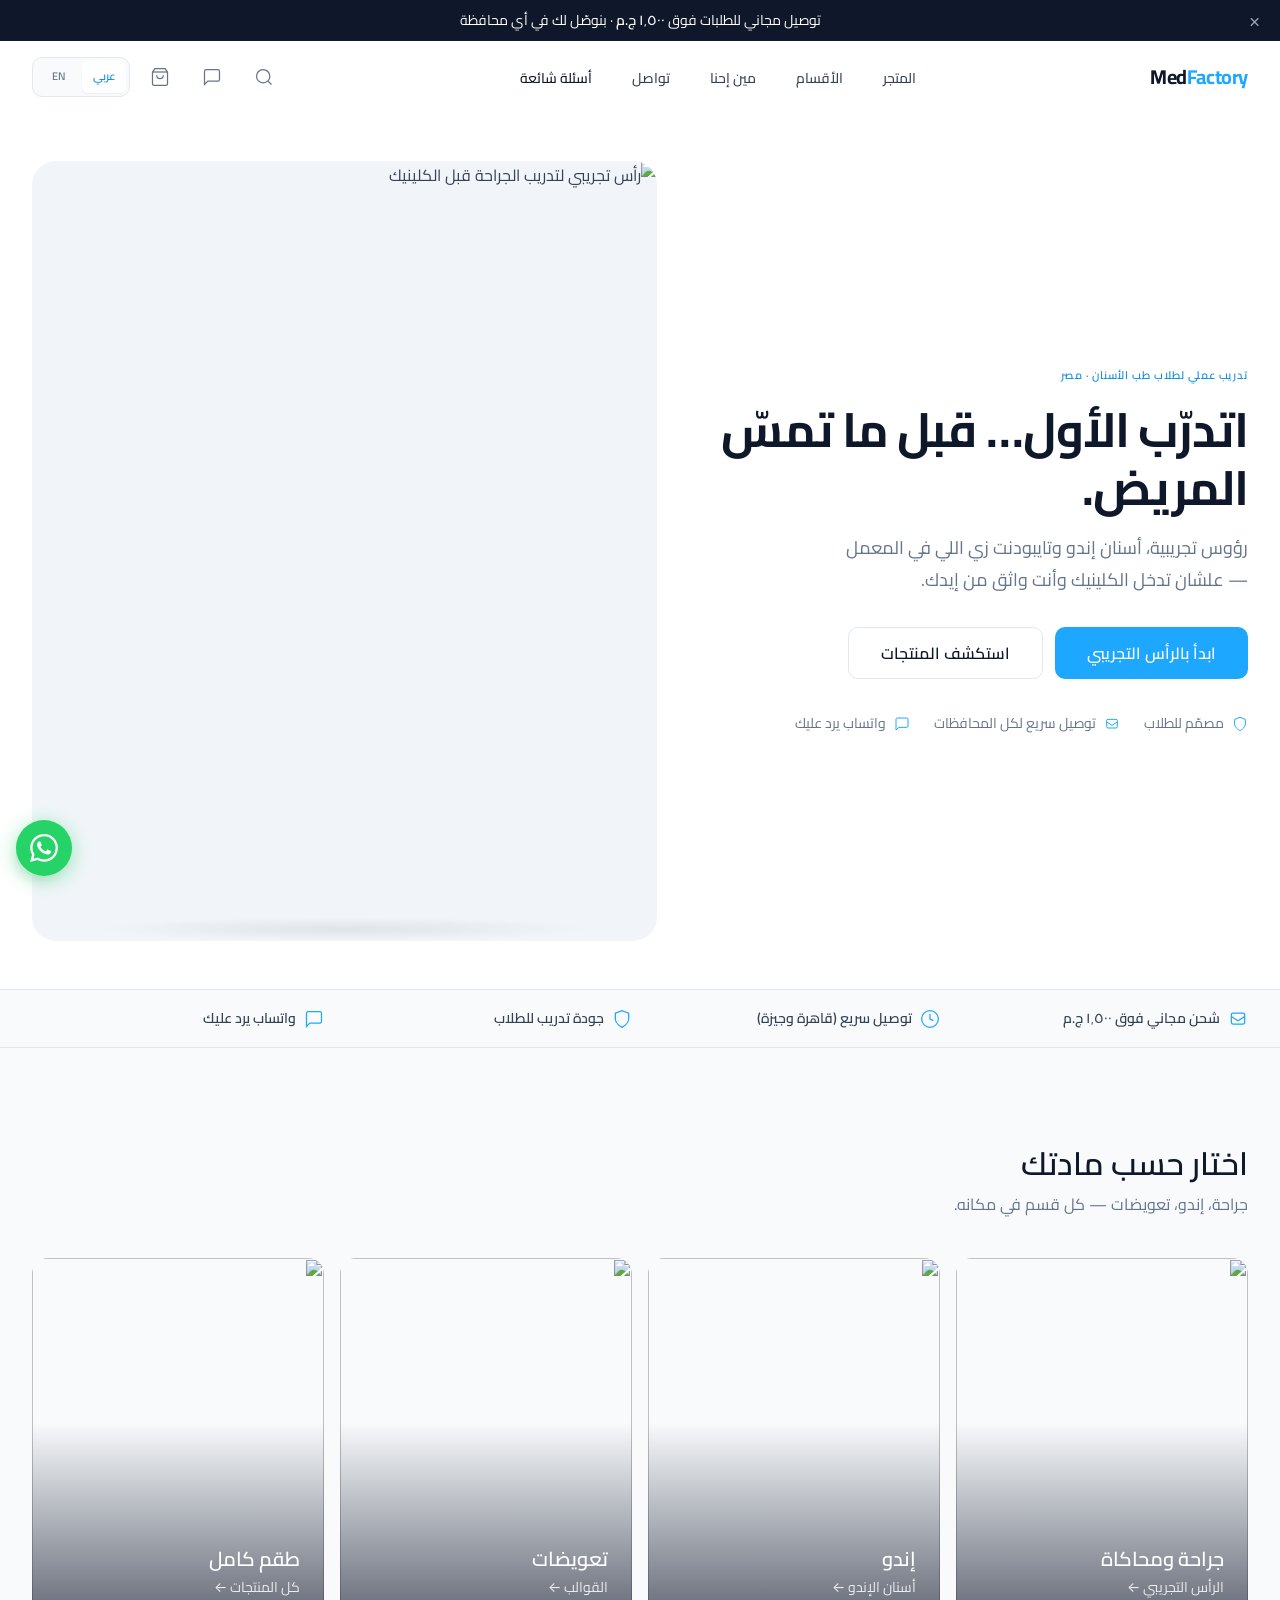
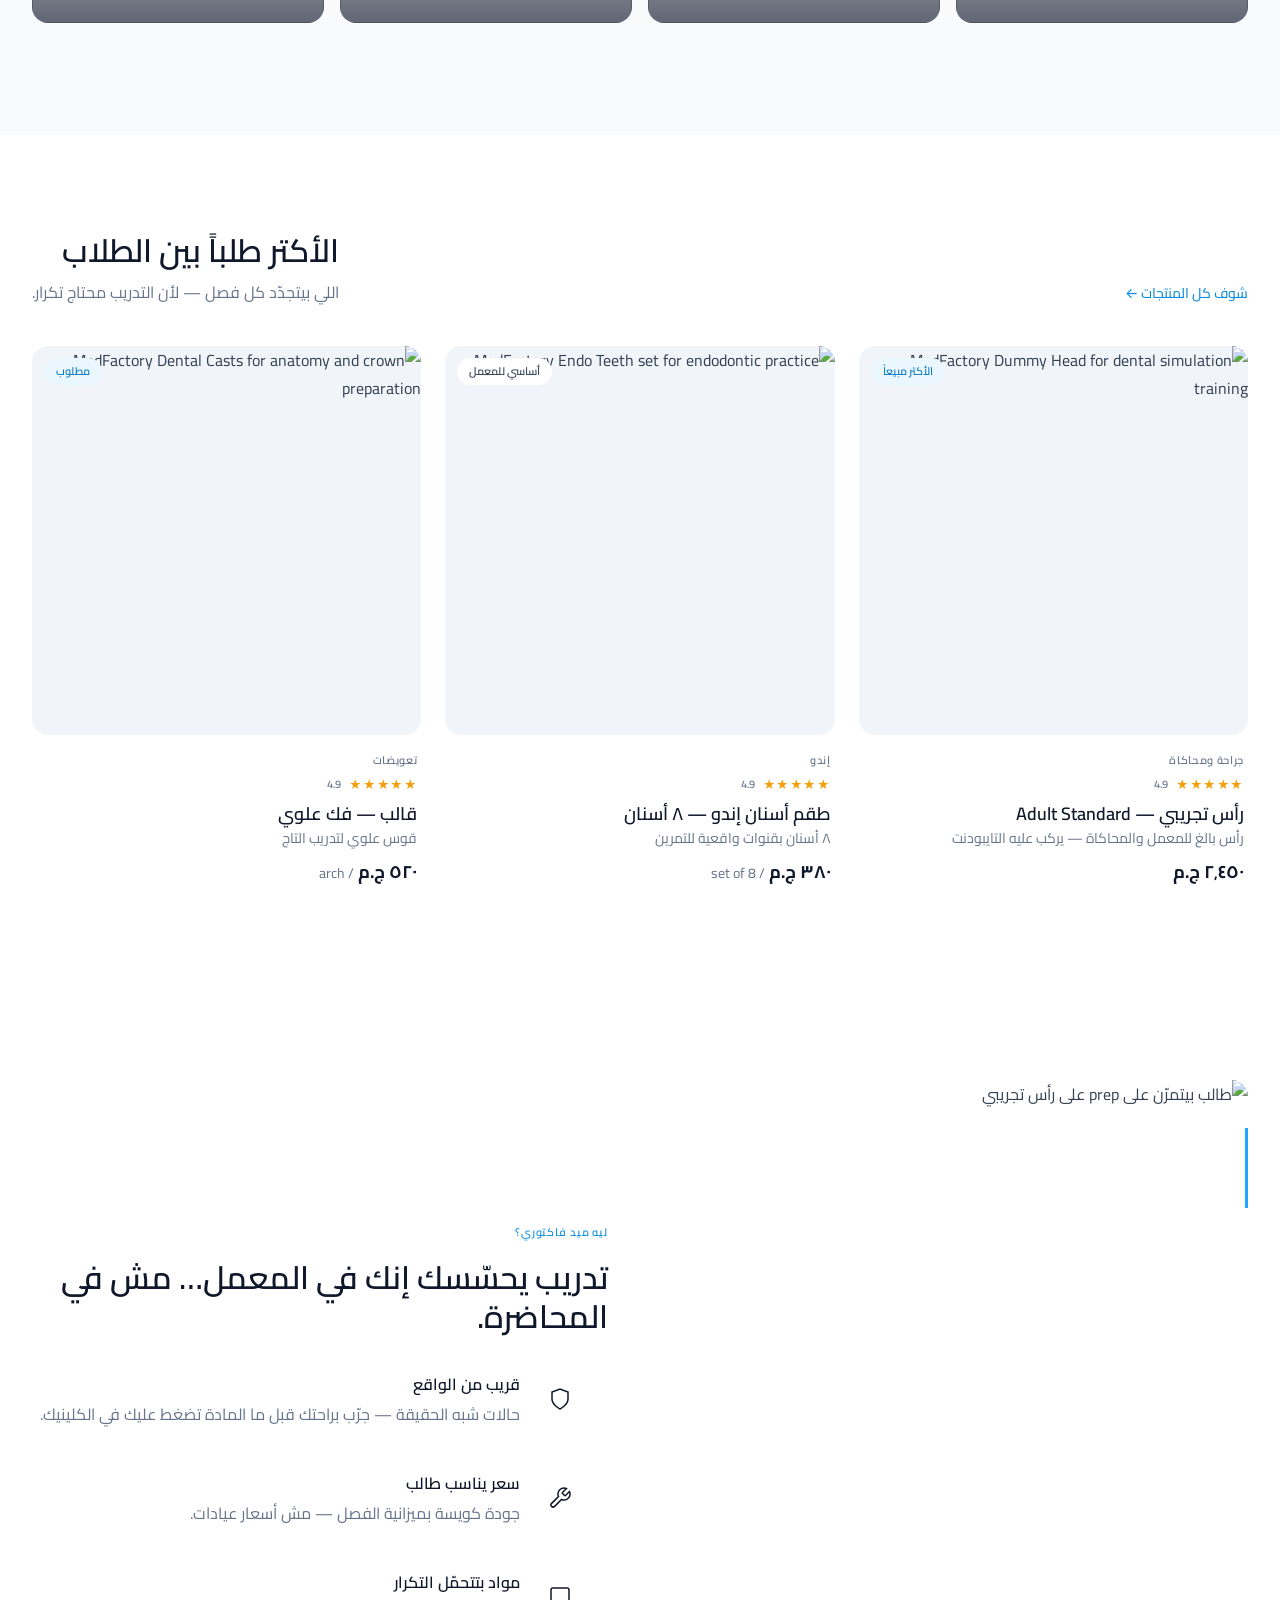
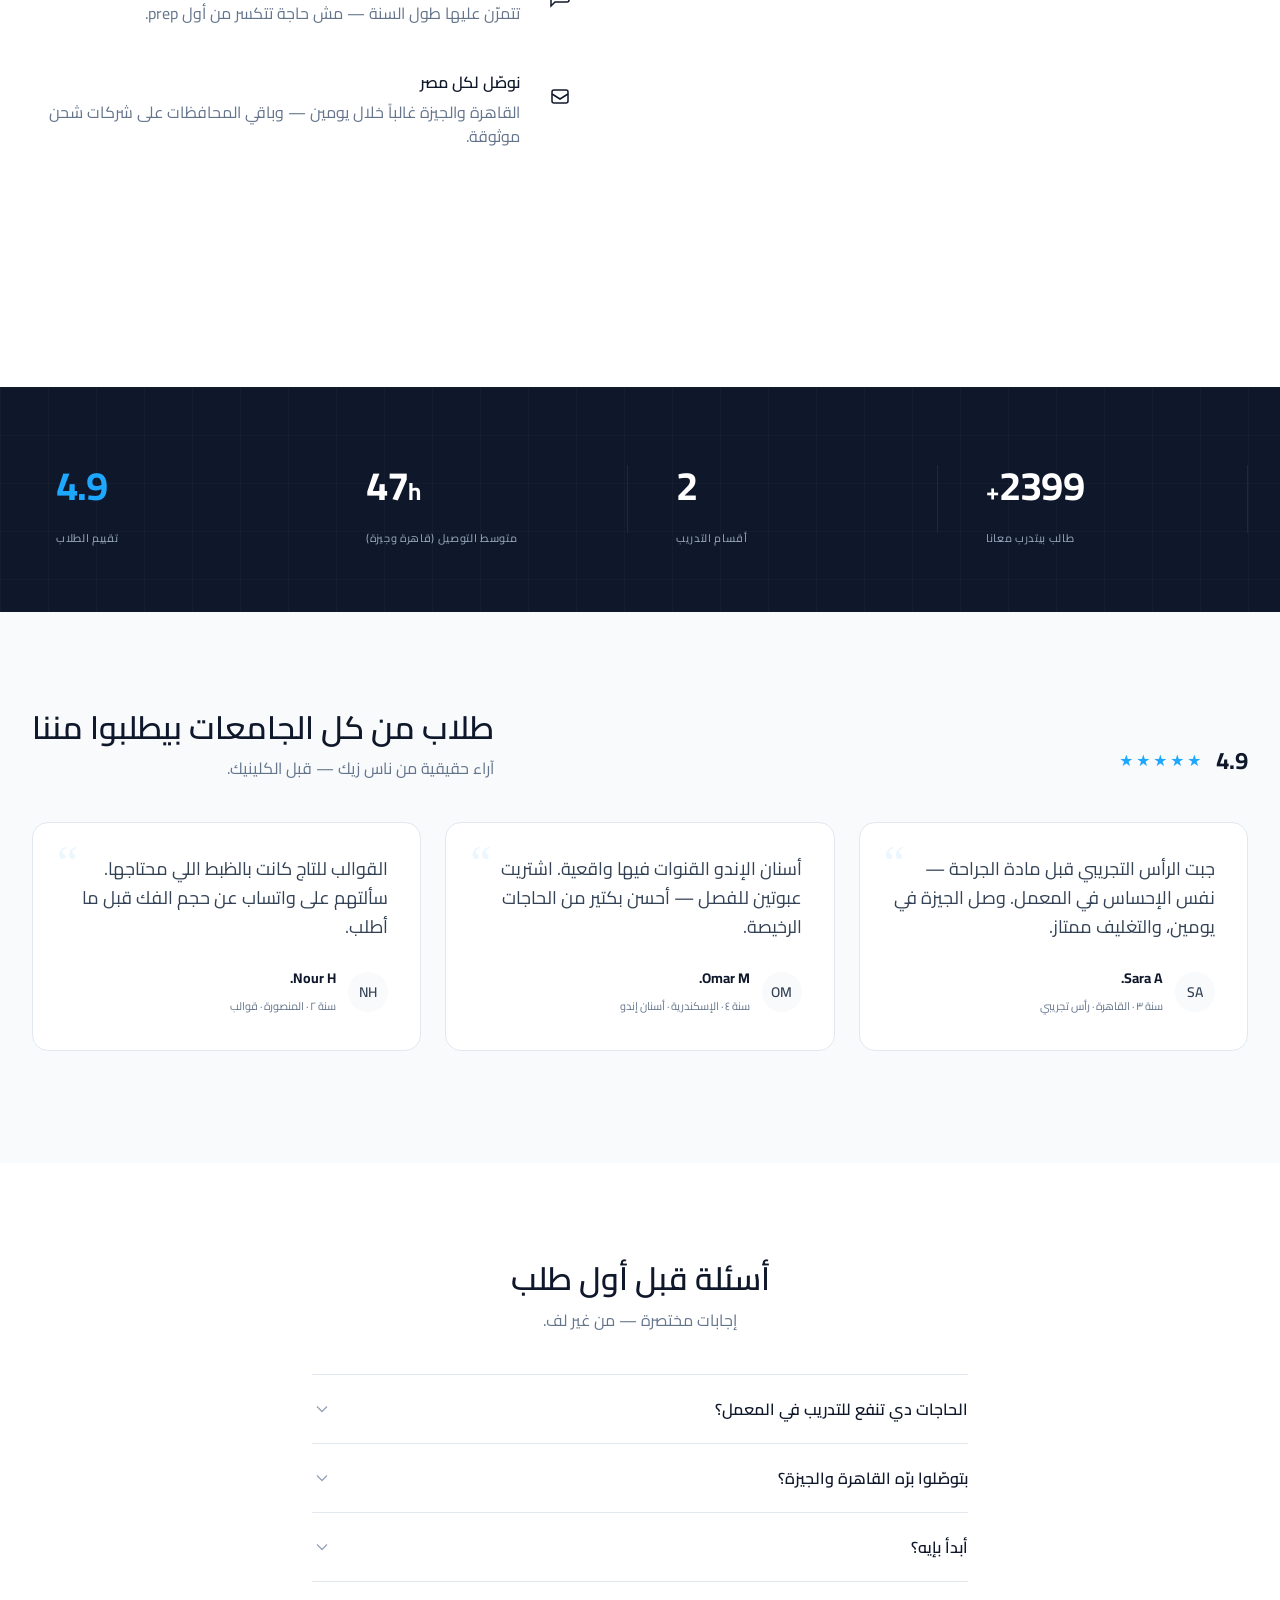
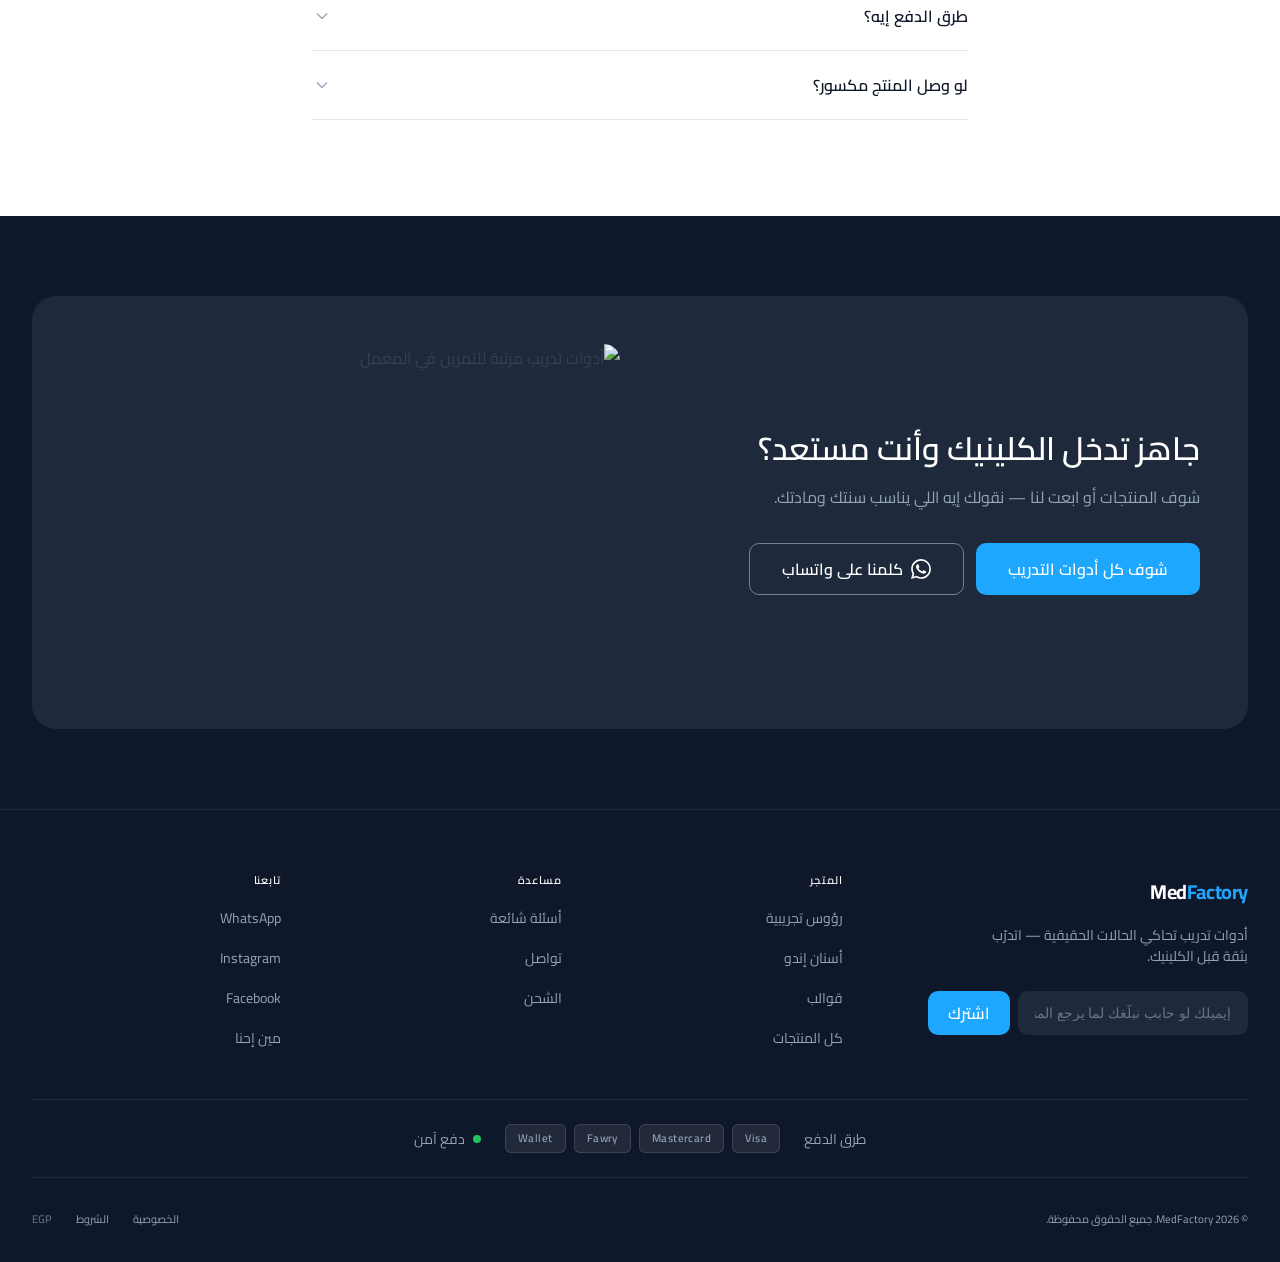
==== index.html @ e93670f6 "Add files via upload" ====
<!DOCTYPE html>
<html lang="en">
<head>
  <meta charset="UTF-8">
  <meta name="viewport" content="width=device-width, initial-scale=1.0">
  <meta name="description" content="MedFactory — Dental student training and simulation models. Dummy heads, endo teeth, typodonts, and practice products to build clinical confidence.">
  <meta name="keywords" content="dental training, dummy head, endo teeth, dental casts, typodont, dental students Egypt, simulation models">
  <meta name="author" content="MedFactory">
  <meta name="theme-color" content="#0F172A">
  <meta property="og:title" content="MedFactory — Dental Student Training & Simulation">
  <meta property="og:description" content="Realistic simulation models for dental students — practice safely before treating real patients.">
  <meta property="og:type" content="website">
  <meta property="og:locale" content="en_EG">
  <title>MedFactory — Dental Student Training & Simulation</title>
  <link rel="canonical" href="https://medfactory.eg/">
  <link rel="preconnect" href="https://fonts.googleapis.com">
  <link rel="preconnect" href="https://fonts.gstatic.com" crossorigin>
  <link href="https://fonts.googleapis.com/css2?family=Inter:wght@400;500;600;700&family=Cairo:wght@400;600;700&display=swap" rel="stylesheet">
  <link rel="stylesheet" href="style.css">
  <script type="application/ld+json">
  {
    "@context": "https://schema.org",
    "@type": "Organization",
    "name": "MedFactory",
    "description": "Dental student training and simulation models in Egypt",
    "url": "https://medfactory.eg",
    "areaServed": "EG",
    "sameAs": []
  }
  </script>
</head>
<body data-i18n-title="meta.title.home" data-i18n-desc="meta.desc.home">
  <a href="#main" class="skip-link" data-i18n="skip">Skip to main content</a>

  <!-- Announcement -->
  <div class="announcement" role="region" data-i18n-aria="announcement.region">
    <p data-i18n="announcement">Free delivery on training orders over <strong>EGP 1,500</strong> · Ships to students nationwide</p>
    <button class="announcement__close" type="button" data-i18n-aria="announcement.dismiss">&times;</button>
  </div>

  <!-- Header -->
  <header class="header" id="header">
    <div class="container header__inner">
      <a href="index.html" class="logo" data-i18n-aria="nav.home">
        <span class="logo__med">Med</span><span class="logo__factory">Factory</span>
      </a>

      <nav class="nav" id="nav" data-i18n-aria="nav.main">
        <ul class="nav__list">
          <li><a href="products.html" data-i18n="nav.shop">Shop</a></li>
          <li><a href="#categories" data-i18n="nav.categories">Categories</a></li>
          <li><a href="about.html" data-i18n="nav.about">About</a></li>
          <li><a href="contact.html" data-i18n="nav.contact">Contact</a></li>
          <li><a href="#faq" data-i18n="nav.faq">FAQ</a></li>
        </ul>
      </nav>

      <div class="header__actions">
        <button class="icon-btn" type="button" data-search-open data-i18n-aria="nav.search">
          <svg width="20" height="20" viewBox="0 0 24 24" fill="none" stroke="currentColor" stroke-width="1.5" aria-hidden="true"><circle cx="11" cy="11" r="8"/><path d="m21 21-4.35-4.35"/></svg>
        </button>
        <a href="contact.html" class="icon-btn" data-i18n-aria="nav.contact">
          <svg width="20" height="20" viewBox="0 0 24 24" fill="none" stroke="currentColor" stroke-width="1.5" aria-hidden="true"><path d="M21 15a2 2 0 0 1-2 2H7l-4 4V5a2 2 0 0 1 2-2h14a2 2 0 0 1 2 2z"/></svg>
        </a>
        <button class="icon-btn cart-btn" type="button" aria-label="Cart, 0 items">
          <svg width="20" height="20" viewBox="0 0 24 24" fill="none" stroke="currentColor" stroke-width="1.5" aria-hidden="true"><path d="M6 2 3 6v14a2 2 0 0 0 2 2h14a2 2 0 0 0 2-2V6l-3-4Z"/><path d="M3 6h18"/><path d="M16 10a4 4 0 0 1-8 0"/></svg>
          <span class="cart-btn__count" aria-hidden="true">0</span>
        </button>
        <div class="lang-switch" role="group" data-i18n-aria="lang.label">
          <button type="button" class="lang-switch__btn" data-lang="ar">عربي</button>
          <button type="button" class="lang-switch__btn" data-lang="en">EN</button>
        </div>
        <button class="menu-toggle" type="button" aria-expanded="false" aria-controls="nav" data-i18n-aria="nav.menu.open">
          <span></span><span></span>
        </button>
      </div>
    </div>
  </header>

  <main id="main">
    <!-- Hero -->
    <section class="hero" aria-labelledby="hero-heading">
      <div class="container hero__grid">
        <div class="hero__content reveal">
          <p class="overline" data-i18n="home.hero.overline">Dental student training · Egypt</p>
          <h1 id="hero-heading" data-i18n="home.hero.title">Practice before you treat real patients.</h1>
          <p class="hero__sub" data-i18n="home.hero.sub">Realistic simulation models — dummy heads, endo training teeth, and typodonts designed to help dental students build confidence and clinical skills.</p>
          <div class="hero__ctas">
            <a href="product.html?id=dh-001" class="btn btn--primary btn--lg" data-i18n="home.hero.cta1">Start with Dummy Head</a>
            <a href="#bestsellers" class="btn btn--ghost btn--lg" data-i18n="btn.explore">Explore training models</a>
          </div>
          <ul class="hero__trust">
            <li>
              <svg width="16" height="16" viewBox="0 0 24 24" fill="none" stroke="currentColor" stroke-width="1.5" aria-hidden="true"><path d="M12 22s8-4 8-10V5l-8-3-8 3v7c0 6 8 10 8 10z"/></svg>
              <span data-i18n="home.trust1">Built for students</span>
            </li>
            <li>
              <svg width="16" height="16" viewBox="0 0 24 24" fill="none" stroke="currentColor" stroke-width="1.5" aria-hidden="true"><rect width="16" height="13" x="4" y="5" rx="2"/><path d="m4 9 8 5 8-5"/></svg>
              <span data-i18n="home.trust2">Fast delivery</span>
            </li>
            <li>
              <svg width="16" height="16" viewBox="0 0 24 24" fill="none" stroke="currentColor" stroke-width="1.5" aria-hidden="true"><path d="M21 15a2 2 0 0 1-2 2H7l-4 4V5a2 2 0 0 1 2-2h14a2 2 0 0 1 2 2z"/></svg>
              <span data-i18n="home.trust3">WhatsApp support</span>
            </li>
          </ul>
        </div>
        <div class="hero__visual reveal reveal--delay">
          <div class="hero__image-wrap">
            <img
              src="images/dummy-head-open.jpg"
              data-i18n-alt="img.hero.alt"
              alt="Dental simulation dummy head for student operative training"
              width="600"
              height="750"
              fetchpriority="high"
            >
          </div>
        </div>
      </div>
    </section>

    <!-- Trust bar -->
    <section class="trust-bar" aria-label="Store guarantees">
      <div class="container trust-bar__grid">
        <div class="trust-bar__item">
          <svg width="20" height="20" viewBox="0 0 24 24" fill="none" stroke="currentColor" stroke-width="1.5" aria-hidden="true"><rect width="16" height="13" x="4" y="5" rx="2"/><path d="m4 9 8 5 8-5"/></svg>
          <span data-i18n="trust.shipping">Free shipping over EGP 1,500</span>
        </div>
        <div class="trust-bar__item">
          <svg width="20" height="20" viewBox="0 0 24 24" fill="none" stroke="currentColor" stroke-width="1.5" aria-hidden="true"><circle cx="12" cy="12" r="10"/><path d="M12 6v6l4 2"/></svg>
          <span data-i18n="trust.delivery">48h delivery Cairo &amp; Giza</span>
        </div>
        <div class="trust-bar__item">
          <svg width="20" height="20" viewBox="0 0 24 24" fill="none" stroke="currentColor" stroke-width="1.5" aria-hidden="true"><path d="M12 22s8-4 8-10V5l-8-3-8 3v7c0 6 8 10 8 10z"/></svg>
          <span data-i18n="trust.authentic">Authentic training-grade</span>
        </div>
        <div class="trust-bar__item">
          <svg width="20" height="20" viewBox="0 0 24 24" fill="none" stroke="currentColor" stroke-width="1.5" aria-hidden="true"><path d="M21 15a2 2 0 0 1-2 2H7l-4 4V5a2 2 0 0 1 2-2h14a2 2 0 0 1 2 2z"/></svg>
          <span data-i18n="trust.support">WhatsApp support</span>
        </div>
      </div>
    </section>

    <!-- Categories -->
    <section class="categories section" id="categories" aria-labelledby="categories-heading">
      <div class="container">
        <header class="section-header reveal">
          <h2 id="categories-heading" data-i18n="home.cat.title">Find what your lab requires</h2>
          <p data-i18n="home.cat.sub">Shop by specialty — the way dental students actually think.</p>
        </header>
        <div class="categories__grid">
          <a href="products.html?category=dummy-heads" class="category-card reveal">
            <img src="images/dummy-head-open.jpg" alt="" width="400" height="500" loading="lazy">
            <div class="category-card__overlay">
              <h3 data-i18n="home.cat.sim">Simulation</h3>
              <span data-i18n="home.cat.dummy">Dummy Head →</span>
            </div>
          </a>
          <a href="products.html?category=endo-teeth" class="category-card category-card--offset reveal reveal--delay">
            <img src="images/endo-teeth-red-roots.jpg" alt="" width="400" height="500" loading="lazy">
            <div class="category-card__overlay">
              <h3 data-i18n="home.cat.endo">Endodontics</h3>
              <span data-i18n="home.cat.endoTeeth">Endo Teeth →</span>
            </div>
          </a>
          <a href="products.html?category=dental-casts" class="category-card reveal reveal--delay-2">
            <img src="images/dental-casts-kit.jpg" alt="" width="400" height="500" loading="lazy">
            <div class="category-card__overlay">
              <h3 data-i18n="home.cat.prost">Prosthodontics</h3>
              <span data-i18n="home.cat.casts">Dental Casts →</span>
            </div>
          </a>
          <a href="products.html" class="category-card reveal reveal--delay-3">
            <img src="images/typodont-flatlay.jpg" alt="" width="400" height="500" loading="lazy">
            <div class="category-card__overlay">
              <h3 data-i18n="home.cat.all">Full lab setup</h3>
              <span data-i18n="home.cat.allLink">All products →</span>
            </div>
          </a>
        </div>
      </div>
    </section>

    <!-- Best Sellers -->
    <section class="bestsellers section" id="bestsellers" aria-labelledby="bestsellers-heading">
      <div class="container">
        <header class="section-header section-header--row reveal">
          <div>
            <h2 id="bestsellers-heading" data-i18n="home.best.title">Bestsellers for your lab</h2>
            <p data-i18n="home.best.sub">What students reorder every semester.</p>
          </div>
          <a href="products.html" class="link-arrow" data-i18n="home.best.viewAll">View all products</a>
        </header>

        <div class="products__grid">
          <article class="product-card reveal" id="product-dummy-head">
            <div class="product-card__media">
              <span class="badge" data-product-id="dh-001" data-product-field="badge">Bestseller</span>
              <img src="images/dummy-head-open.jpg" alt="MedFactory Dummy Head for dental simulation training" width="400" height="400" loading="lazy">
              <button type="button" class="product-card__quick-add" data-product="Dummy Head" data-i18n="btn.addCart">Add to cart</button>
            </div>
            <div class="product-card__body">
              <p class="product-card__category" data-product-id="dh-001" data-product-field="categoryLabel">Simulation</p>
              <div class="product-card__rating" aria-label="4.9 out of 5">
                <span class="stars stars--sm" aria-hidden="true">★★★★★</span>
                <span class="product-card__rating-score">4.9</span>
              </div>
              <h3><a href="product.html?id=dh-001" data-product-id="dh-001" data-product-field="name">Dummy Head</a></h3>
              <p class="product-card__desc" data-product-id="dh-001" data-product-field="desc">Adult typodont-compatible head for operative &amp; simulation lab</p>
              <div class="product-card__price">
                <span class="price">EGP 2,450</span>
              </div>
            </div>
          </article>

          <article class="product-card reveal reveal--delay" id="product-endo-teeth">
            <div class="product-card__media">
              <span class="badge badge--accent" data-product-id="et-001" data-product-field="badge">Lab essential</span>
              <img src="images/endo-teeth-red-roots.jpg" alt="MedFactory Endo Teeth set for endodontic practice" width="400" height="400" loading="lazy">
              <button type="button" class="product-card__quick-add" data-product="Endo Teeth" data-i18n="btn.addCart">Add to cart</button>
            </div>
            <div class="product-card__body">
              <p class="product-card__category" data-product-id="et-001" data-product-field="categoryLabel">Endodontics</p>
              <div class="product-card__rating" aria-label="4.9 out of 5">
                <span class="stars stars--sm" aria-hidden="true">★★★★★</span>
                <span class="product-card__rating-score">4.9</span>
              </div>
              <h3><a href="product.html?id=et-001" data-product-id="et-001" data-product-field="name">Endo Teeth</a></h3>
              <p class="product-card__desc" data-product-id="et-001" data-product-field="desc">Realistic canal anatomy for access, shaping &amp; obturation practice</p>
              <div class="product-card__price">
                <span class="price">EGP 380</span>
                <span class="price price--unit">/ set of 8</span>
              </div>
            </div>
          </article>

          <article class="product-card reveal reveal--delay-2" id="product-dental-casts">
            <div class="product-card__media">
              <span class="badge" data-product-id="dc-001" data-product-field="badge">Popular</span>
              <img src="images/dental-casts-kit.jpg" alt="MedFactory Dental Casts for anatomy and crown preparation" width="400" height="400" loading="lazy">
              <button type="button" class="product-card__quick-add" data-product="Dental Casts" data-i18n="btn.addCart">Add to cart</button>
            </div>
            <div class="product-card__body">
              <p class="product-card__category" data-product-id="dc-001" data-product-field="categoryLabel">Prosthodontics</p>
              <div class="product-card__rating" aria-label="4.9 out of 5">
                <span class="stars stars--sm" aria-hidden="true">★★★★★</span>
                <span class="product-card__rating-score">4.9</span>
              </div>
              <h3><a href="product.html?id=dc-001" data-product-id="dc-001" data-product-field="name">Dental Casts</a></h3>
              <p class="product-card__desc" data-product-id="dc-001" data-product-field="desc">Anatomical models for crown prep, wax-up &amp; occlusion study</p>
              <div class="product-card__price">
                <span class="price">EGP 520</span>
                <span class="price price--unit">/ arch</span>
              </div>
            </div>
          </article>
        </div>
      </div>
    </section>

    <!-- Why MedFactory -->
    <section class="why section" id="why" aria-labelledby="why-heading">
      <div class="container why__grid">
        <div class="why__visual reveal">
          <div class="why__image-wrap">
            <img src="images/articulator.jpg" data-i18n-alt="img.why.alt" alt="Dental student practicing operative skills on a simulation model" width="600" height="800" loading="lazy">
          </div>
          <span class="why__accent" aria-hidden="true"></span>
        </div>
        <div class="why__content reveal reveal--delay">
          <p class="overline" data-i18n="home.why.overline">Why MedFactory</p>
          <h2 id="why-heading" data-i18n="home.why.title">Simulation training that builds real clinical confidence.</h2>
          <ul class="why__pillars">
            <li>
              <div class="why__icon" aria-hidden="true">
                <svg width="24" height="24" viewBox="0 0 24 24" fill="none" stroke="currentColor" stroke-width="1.5"><path d="M12 22s8-4 8-10V5l-8-3-8 3v7c0 6 8 10 8 10z"/></svg>
              </div>
              <div>
                <h3 data-i18n="home.why.1.title">Realistic training experience</h3>
                <p data-i18n="home.why.1.body">Models that feel like real cases — practice procedures safely before your clinical years.</p>
              </div>
            </li>
            <li>
              <div class="why__icon" aria-hidden="true">
                <svg width="24" height="24" viewBox="0 0 24 24" fill="none" stroke="currentColor" stroke-width="1.5"><path d="M14.7 6.3a1 1 0 0 0 0 1.4l1.6 1.6a1 1 0 0 0 1.4 0l3.77-3.77a6 6 0 0 1-7.94 7.94l-6.91 6.91a2.12 2.12 0 0 1-3-3l6.91-6.91a6 6 0 0 1 7.94-7.94l-3.76 3.76z"/></svg>
              </div>
              <div>
                <h3 data-i18n="home.why.2.title">Student-friendly pricing</h3>
                <p data-i18n="home.why.2.body">Quality training products priced for semester budgets, not clinic markups.</p>
              </div>
            </li>
            <li>
              <div class="why__icon" aria-hidden="true">
                <svg width="24" height="24" viewBox="0 0 24 24" fill="none" stroke="currentColor" stroke-width="1.5"><path d="M21 15a2 2 0 0 1-2 2H7l-4 4V5a2 2 0 0 1 2-2h14a2 2 0 0 1 2 2z"/></svg>
              </div>
              <div>
                <h3 data-i18n="home.why.3.title">High-quality materials</h3>
                <p data-i18n="home.why.3.body">Durable simulation models built for repeated practice throughout your degree.</p>
              </div>
            </li>
            <li>
              <div class="why__icon" aria-hidden="true">
                <svg width="24" height="24" viewBox="0 0 24 24" fill="none" stroke="currentColor" stroke-width="1.5"><rect width="16" height="13" x="4" y="5" rx="2"/><path d="m4 9 8 5 8-5"/></svg>
              </div>
              <div>
                <h3 data-i18n="home.why.4.title">Nationwide shipping</h3>
                <p data-i18n="home.why.4.body">Training models delivered across Egypt — Cairo & Giza in 48 hours on average.</p>
              </div>
            </li>
          </ul>
        </div>
      </div>
    </section>

    <!-- Statistics -->
    <section class="stats" data-i18n-aria="stats.home">
      <div class="container stats__grid">
        <div class="stat reveal">
          <span class="stat__number" data-count="2400">0</span><span class="stat__suffix">+</span>
          <span class="stat__label" data-i18n="home.stats.students">Students training with us</span>
        </div>
        <div class="stat reveal reveal--delay">
          <span class="stat__number" data-count="3">0</span>
          <span class="stat__label" data-i18n="home.stats.lines">Training model categories</span>
        </div>
        <div class="stat reveal reveal--delay-2">
          <span class="stat__number" data-count="48">0</span><span class="stat__suffix">h</span>
          <span class="stat__label" data-i18n="home.stats.delivery">Avg. delivery Cairo &amp; Giza</span>
        </div>
        <div class="stat stat--highlight reveal reveal--delay-3">
          <span class="stat__number" data-count="4.9" data-decimal="1">0</span>
          <span class="stat__label" data-i18n="home.stats.rating">Student rating</span>
        </div>
      </div>
    </section>

    <!-- Testimonials -->
    <section class="testimonials section" id="testimonials" aria-labelledby="testimonials-heading">
      <div class="container">
        <header class="section-header section-header--row reveal">
          <div>
            <h2 id="testimonials-heading" data-i18n="home.testimonials.title">Trusted across Egypt's faculties</h2>
            <p data-i18n="home.testimonials.sub">Real feedback from dental students.</p>
          </div>
          <div class="rating-badge" data-i18n-aria="home.rating.label">
            <span class="rating-badge__score">4.9</span>
            <div class="stars" aria-hidden="true">
              <span>★</span><span>★</span><span>★</span><span>★</span><span>★</span>
            </div>
          </div>
        </header>

        <div class="testimonials__grid">
          <blockquote class="testimonial-card reveal">
            <p class="testimonial-card__quote" data-i18n="home.testimonials.1">Got the dummy head before operative simulation — same realistic feel as faculty training. Arrived in Giza in two days, perfectly packed.</p>
            <footer>
              <div class="testimonial-card__avatar" aria-hidden="true">SA</div>
              <cite>
                <strong>Sara A.</strong>
                <span data-i18n="home.testimonials.1.meta">Year 3 · Cairo University · Dummy Head</span>
              </cite>
            </footer>
          </blockquote>
          <blockquote class="testimonial-card reveal reveal--delay">
            <p class="testimonial-card__quote" data-i18n="home.testimonials.2">The endo training teeth have realistic canal anatomy. I bought two packs for the semester — much better than cheap practice models.</p>
            <footer>
              <div class="testimonial-card__avatar" aria-hidden="true">OM</div>
              <cite>
                <strong>Omar M.</strong>
                <span data-i18n="home.testimonials.2.meta">Year 4 · Alexandria University · Endo Teeth</span>
              </cite>
            </footer>
          </blockquote>
          <blockquote class="testimonial-card reveal reveal--delay-2">
            <p class="testimonial-card__quote" data-i18n="home.testimonials.3">Dental casts for crown prep practice were exactly what I needed. MedFactory answered my WhatsApp about arch size before I ordered.</p>
            <footer>
              <div class="testimonial-card__avatar" aria-hidden="true">NH</div>
              <cite>
                <strong>Nour H.</strong>
                <span data-i18n="home.testimonials.3.meta">Year 2 · Mansoura University · Dental Casts</span>
              </cite>
            </footer>
          </blockquote>
        </div>
      </div>
    </section>

    <!-- FAQ -->
    <section class="faq section" id="faq" aria-labelledby="faq-heading">
      <div class="container faq__wrap">
        <header class="section-header section-header--center reveal">
          <h2 id="faq-heading" data-i18n="home.faq.title">Questions before your first order</h2>
          <p data-i18n="home.faq.sub">Clear answers for dental students.</p>
        </header>

        <div class="faq__list reveal" role="list">
          <div class="faq-item" role="listitem">
            <button class="faq-item__trigger" type="button" aria-expanded="false" id="faq-1-btn" aria-controls="faq-1-panel">
              <span data-i18n="home.faq.1.q">Are these training models suitable for student practice?</span>
              <svg class="faq-item__chevron" width="20" height="20" viewBox="0 0 24 24" fill="none" stroke="currentColor" stroke-width="1.5" aria-hidden="true"><path d="m6 9 6 6 6-6"/></svg>
            </button>
            <div class="faq-item__panel" id="faq-1-panel" role="region" aria-labelledby="faq-1-btn" hidden>
              <p data-i18n="home.faq.1.a">Yes. Every product is an educational simulation model designed for repeated student practice — dummy heads, endo teeth, typodonts, and casts. Specs and compatibility are listed on each product page.</p>
            </div>
          </div>
          <div class="faq-item" role="listitem">
            <button class="faq-item__trigger" type="button" aria-expanded="false" id="faq-2-btn" aria-controls="faq-2-panel">
              <span data-i18n="home.faq.2.q">Do you deliver outside Cairo and Giza?</span>
              <svg class="faq-item__chevron" width="20" height="20" viewBox="0 0 24 24" fill="none" stroke="currentColor" stroke-width="1.5" aria-hidden="true"><path d="m6 9 6 6 6-6"/></svg>
            </button>
            <div class="faq-item__panel" id="faq-2-panel" role="region" aria-labelledby="faq-2-btn" hidden>
              <p data-i18n="home.faq.2.a">We ship nationwide across Egypt. Cairo and Giza typically receive orders within 48 hours. Other governorates vary by carrier — you'll see estimated delivery at checkout.</p>
            </div>
          </div>
          <div class="faq-item" role="listitem">
            <button class="faq-item__trigger" type="button" aria-expanded="false" id="faq-3-btn" aria-controls="faq-3-panel">
              <span data-i18n="home.faq.3.q">Which product should I start with as a Year 2 student?</span>
              <svg class="faq-item__chevron" width="20" height="20" viewBox="0 0 24 24" fill="none" stroke="currentColor" stroke-width="1.5" aria-hidden="true"><path d="m6 9 6 6 6-6"/></svg>
            </button>
            <div class="faq-item__panel" id="faq-3-panel" role="region" aria-labelledby="faq-3-btn" hidden>
              <p data-i18n="home.faq.3.a">It depends on your current module. For operative simulation, start with the Dummy Head. For endo lab, choose Endo Teeth sets. For prosthodontics, Dental Casts are essential. Message us on WhatsApp with your year and faculty — we'll recommend the right first order.</p>
            </div>
          </div>
          <div class="faq-item" role="listitem">
            <button class="faq-item__trigger" type="button" aria-expanded="false" id="faq-4-btn" aria-controls="faq-4-panel">
              <span data-i18n="home.faq.4.q">What payment methods do you accept?</span>
              <svg class="faq-item__chevron" width="20" height="20" viewBox="0 0 24 24" fill="none" stroke="currentColor" stroke-width="1.5" aria-hidden="true"><path d="m6 9 6 6 6-6"/></svg>
            </button>
            <div class="faq-item__panel" id="faq-4-panel" role="region" aria-labelledby="faq-4-btn" hidden>
              <p data-i18n="home.faq.4.a">We accept Visa and Mastercard, mobile wallets, and Fawry where available. All transactions are processed through secure checkout — you'll receive order confirmation by email and SMS.</p>
            </div>
          </div>
          <div class="faq-item" role="listitem">
            <button class="faq-item__trigger" type="button" aria-expanded="false" id="faq-5-btn" aria-controls="faq-5-panel">
              <span data-i18n="home.faq.5.q">What if my order arrives damaged?</span>
              <svg class="faq-item__chevron" width="20" height="20" viewBox="0 0 24 24" fill="none" stroke="currentColor" stroke-width="1.5" aria-hidden="true"><path d="m6 9 6 6 6-6"/></svg>
            </button>
            <div class="faq-item__panel" id="faq-5-panel" role="region" aria-labelledby="faq-5-btn" hidden>
              <p data-i18n="home.faq.5.a">Contact us within 48 hours via WhatsApp with photos of the packaging and product. We'll arrange a replacement or refund for verified damage — training tools should arrive ready for lab, every time.</p>
            </div>
          </div>
        </div>
      </div>
    </section>

    <!-- Final CTA -->
    <section class="cta" id="cta" aria-labelledby="cta-heading">
      <div class="container">
        <div class="cta__card reveal">
          <div class="cta__content">
            <h2 id="cta-heading" data-i18n="home.cta.title">Ready for your next lab?</h2>
            <p data-i18n="home.cta.sub">Shop bestsellers or message us — we'll match products to your year and module.</p>
            <div class="cta__buttons">
              <a href="products.html" class="btn btn--primary btn--lg" data-i18n="btn.shopAll">Shop all products</a>
              <a href="https://wa.me/201000000000?text=Hi%20MedFactory%2C%20I%27m%20a%20Year%20__%20student.%20I%27m%20looking%20for%20__." class="btn btn--outline-light btn--lg" target="_blank" rel="noopener noreferrer">
                <svg width="20" height="20" viewBox="0 0 24 24" fill="currentColor" aria-hidden="true"><path d="M17.472 14.382c-.297-.149-1.758-.867-2.03-.967-.273-.099-.471-.148-.67.15-.197.297-.767.966-.94 1.164-.173.199-.347.223-.644.075-.297-.15-1.255-.463-2.39-1.475-.883-.788-1.48-1.761-1.653-2.059-.173-.297-.018-.458.13-.606.134-.133.298-.347.446-.52.149-.174.198-.298.298-.497.099-.198.05-.371-.025-.52-.075-.149-.669-1.612-.916-2.207-.242-.579-.487-.5-.669-.51-.173-.008-.371-.01-.57-.01-.198 0-.52.074-.792.372-.272.297-1.04 1.016-1.04 2.479 0 1.462 1.065 2.875 1.213 3.074.149.198 2.096 3.2 5.077 4.487.709.306 1.262.489 1.694.625.712.227 1.36.195 1.871.118.571-.085 1.758-.719 2.006-1.413.248-.694.248-1.289.173-1.413-.074-.124-.272-.198-.57-.347m-5.421 7.403h-.004a9.87 9.87 0 01-5.031-1.378l-.361-.214-3.741.982.998-3.648-.235-.374a9.86 9.86 0 01-1.51-5.26c.001-5.45 4.436-9.884 9.888-9.884 2.64 0 5.122 1.03 6.988 2.898a9.825 9.825 0 012.893 6.994c-.003 5.45-4.435 9.884-9.885 9.884m8.413-18.297A11.815 11.815 0 0012.05 0C5.495 0 .16 5.335.157 11.892c0 2.096.547 4.142 1.588 5.945L.057 24l6.305-1.654a11.882 11.882 0 005.683 1.448h.005c6.554 0 11.89-5.335 11.89-11.893a11.821 11.821 0 00-3.48-8.413z"/></svg>
                <span data-i18n="btn.whatsapp">Chat on WhatsApp</span>
              </a>
            </div>
          </div>
          <div class="cta__visual">
            <img src="images/typodont-open.jpg" data-i18n-alt="img.cta.alt" alt="Dental training models arranged for student simulation practice" width="500" height="400" loading="lazy">
          </div>
        </div>
      </div>
    </section>
  </main>

  <!-- Footer -->
  <footer class="footer">
    <div class="container">
      <div class="footer__grid">
        <div class="footer__brand">
          <a href="index.html" class="logo logo--light" data-i18n-aria="nav.home">
            <span class="logo__med">Med</span><span class="logo__factory">Factory</span>
          </a>
          <p data-i18n="footer.tagline">Realistic dental training models for students — practice safely before clinical work.</p>
          <form class="newsletter" action="#" method="post" data-i18n-aria="footer.newsletter">
            <label for="email" class="visually-hidden" data-i18n="footer.email">Email for restock alerts</label>
            <input type="email" id="email" name="email" data-i18n-placeholder="footer.email" placeholder="Email for restock alerts" required autocomplete="email">
            <button type="submit" class="btn btn--primary" data-i18n="footer.subscribe">Subscribe</button>
          </form>
        </div>
        <nav class="footer__col" data-i18n-aria="footer.shopNav">
          <h3 data-i18n="footer.shop">Shop</h3>
          <ul>
            <li><a href="products.html?category=dummy-heads" data-i18n="products.filter.dummy">Dummy Heads</a></li>
            <li><a href="products.html?category=endo-teeth" data-i18n="products.filter.endo">Endo Teeth</a></li>
            <li><a href="products.html?category=dental-casts" data-i18n="products.filter.casts">Dental Casts</a></li>
            <li><a href="products.html" data-i18n="products.filter.all">All training models</a></li>
          </ul>
        </nav>
        <nav class="footer__col" data-i18n-aria="footer.supportNav">
          <h3 data-i18n="footer.support">Support</h3>
          <ul>
            <li><a href="contact.html#faq" data-i18n="nav.faq">FAQ</a></li>
            <li><a href="contact.html" data-i18n="nav.contact">Contact</a></li>
            <li><a href="contact.html#location" data-i18n="footer.shipping">Shipping</a></li>
          </ul>
        </nav>
        <nav class="footer__col" data-i18n-aria="footer.connectNav">
          <h3 data-i18n="footer.connect">Connect</h3>
          <ul>
            <li><a href="https://wa.me/201000000000" target="_blank" rel="noopener noreferrer">WhatsApp</a></li>
            <li><a href="#">Instagram</a></li>
            <li><a href="#">Facebook</a></li>
            <li><a href="about.html" data-i18n="nav.about">About</a></li>
          </ul>
        </nav>
      </div>
      <div class="footer__payments">
        <span data-i18n="footer.payments">We accept</span>
        <div class="footer__payment-icons" aria-hidden="true">
          <span class="payment-badge">Visa</span>
          <span class="payment-badge">Mastercard</span>
          <span class="payment-badge">Fawry</span>
          <span class="payment-badge">Wallet</span>
        </div>
        <span class="footer__secure" data-i18n="trust.secure">Secure checkout</span>
      </div>
      <div class="footer__bottom">
        <p>&copy; 2026 MedFactory. <span data-i18n="footer.rights">All rights reserved.</span></p>
        <div class="footer__legal">
          <a href="#" data-i18n="footer.privacy">Privacy</a>
          <a href="#" data-i18n="footer.terms">Terms</a>
          <span class="footer__currency" data-i18n-aria="footer.currency">EGP</span>
        </div>
      </div>
    </div>
  </footer>

  <!-- Toast -->
  <div class="toast" id="toast" role="status" aria-live="polite" aria-atomic="true" hidden>
    <span id="toast-message">Added to cart</span>
  </div>

  <script src="i18n.js"></script>
  <script src="theme.js"></script>
  <script src="products-data.js"></script>
  <script src="products-i18n.js"></script>
  <script src="common.js"></script>
  <script src="script.js"></script>
</body>
</html>
---- style.css ----
/* ==========================================================================
   MedFactory — Design System Tokens
   ========================================================================== */

:root {
  --primary-50: #ebf7ff;
  --primary-100: #d6eeff;
  --primary-500: #1ea7ff;
  --primary-600: #0d8fe0;
  --primary-700: #0b7bc4;

  --dark-900: #0f172a;
  --dark-800: #1e293b;
  --dark-700: #334155;
  --dark-500: #64748b;
  --dark-300: #94a3b8;
  --dark-100: #e2e8f0;

  --bg: #ffffff;
  --surface: #f8fafc;
  --surface-img: #f1f5f9;

  --font-sans: "Inter", system-ui, -apple-system, sans-serif;
  --font-ar: "Cairo", var(--font-sans);

  --text-xs: 0.6875rem;
  --text-sm: 0.875rem;
  --text-base: 1rem;
  --text-lg: 1.125rem;
  --text-xl: 1.25rem;
  --text-2xl: 1.5rem;
  --text-3xl: 2rem;
  --text-4xl: 2.5rem;
  --text-5xl: 3.5rem;

  --space-1: 0.25rem;
  --space-2: 0.5rem;
  --space-3: 0.75rem;
  --space-4: 1rem;
  --space-5: 1.25rem;
  --space-6: 1.5rem;
  --space-8: 2rem;
  --space-10: 2.5rem;
  --space-12: 3rem;
  --space-16: 4rem;
  --space-20: 5rem;
  --space-24: 6rem;

  --radius-sm: 6px;
  --radius-md: 10px;
  --radius-lg: 16px;
  --radius-xl: 24px;

  --shadow-sm: 0 1px 2px rgba(15, 23, 42, 0.05);
  --shadow-md: 0 4px 12px rgba(15, 23, 42, 0.06);
  --shadow-lg: 0 8px 24px rgba(15, 23, 42, 0.08);
  --shadow-focus: 0 0 0 3px rgba(30, 167, 255, 0.35);

  --header-height: 72px;
  --announcement-height: 40px;
  --container-max: 1280px;
  --ease-out: cubic-bezier(0.16, 1, 0.3, 1);
  --ease-in-out: cubic-bezier(0.4, 0, 0.2, 1);
  --duration-fast: 120ms;
  --duration-normal: 200ms;
  --duration-slow: 320ms;
}

/* ==========================================================================
   Reset & Base (Mobile First)
   ========================================================================== */

*,
*::before,
*::after {
  box-sizing: border-box;
  margin: 0;
  padding: 0;
}

html {
  scroll-behavior: smooth;
  -webkit-text-size-adjust: 100%;
}

@media (prefers-reduced-motion: reduce) {
  html {
    scroll-behavior: auto;
  }

  *,
  *::before,
  *::after {
    animation-duration: 0.01ms !important;
    animation-iteration-count: 1 !important;
    transition-duration: 0.01ms !important;
  }
}

body {
  font-family: var(--font-sans);
  font-size: var(--text-base);
  line-height: 1.6;
  color: var(--dark-700);
  background: var(--bg);
  -webkit-font-smoothing: antialiased;
  overflow-x: hidden;
}

body.is-rtl {
  font-family: var(--font-ar);
  line-height: 1.75;
}

body.has-mobile-dock {
  padding-bottom: calc(64px + env(safe-area-inset-bottom));
}

@media (min-width: 1024px) {
  body.has-mobile-dock {
    padding-bottom: 0;
  }
}

img {
  max-width: 100%;
  height: auto;
  display: block;
}

a {
  color: inherit;
  text-decoration: none;
}

button {
  font: inherit;
  cursor: pointer;
  border: none;
  background: none;
}

ul {
  list-style: none;
}

.visually-hidden {
  position: absolute;
  width: 1px;
  height: 1px;
  padding: 0;
  margin: -1px;
  overflow: hidden;
  clip: rect(0, 0, 0, 0);
  white-space: nowrap;
  border: 0;
}

.skip-link {
  position: absolute;
  top: -100%;
  left: var(--space-4);
  z-index: 9999;
  padding: var(--space-3) var(--space-4);
  background: var(--dark-900);
  color: var(--bg);
  border-radius: var(--radius-md);
  font-weight: 600;
}

.skip-link:focus {
  top: var(--space-4);
}

.container {
  width: 100%;
  max-width: var(--container-max);
  margin-inline: auto;
  padding-inline: var(--space-4);
}

@media (min-width: 640px) {
  .container {
    padding-inline: var(--space-6);
  }
}

@media (min-width: 1024px) {
  .container {
    padding-inline: var(--space-8);
  }
}

/* ==========================================================================
   Typography
   ========================================================================== */

.overline {
  font-size: var(--text-xs);
  font-weight: 600;
  letter-spacing: 0.08em;
  text-transform: uppercase;
  color: var(--primary-600);
  margin-bottom: var(--space-4);
}

h1,
h2,
h3 {
  color: var(--dark-900);
  font-weight: 600;
  line-height: 1.2;
}

h1 {
  font-size: clamp(1.875rem, 4vw + 1rem, 3.5rem);
  font-weight: 700;
  letter-spacing: -0.02em;
}

h2 {
  font-size: clamp(1.375rem, 2vw + 0.75rem, 2rem);
}

h3 {
  font-size: var(--text-lg);
}

@media (min-width: 768px) {
  h1 {
    font-size: clamp(2rem, 3vw + 1rem, 3.5rem);
  }

  h2 {
    font-size: clamp(1.5rem, 1.5vw + 1rem, 2rem);
  }
}

@media (min-width: 1024px) {
  h1 {
    font-size: clamp(2.25rem, 2.5vw + 1rem, 3.5rem);
  }
}

.section-header p {
  color: var(--dark-500);
  margin-top: var(--space-2);
  font-size: var(--text-base);
}

.section-header--center {
  text-align: center;
  max-width: 36rem;
  margin-inline: auto;
}

.section-header--row {
  display: flex;
  flex-direction: column;
  gap: var(--space-4);
  margin-bottom: var(--space-10);
}

@media (min-width: 768px) {
  .section-header--row {
    flex-direction: row;
    align-items: flex-end;
    justify-content: space-between;
  }
}

.link-arrow {
  font-size: var(--text-sm);
  font-weight: 500;
  color: var(--primary-600);
  white-space: nowrap;
  transition: color var(--duration-fast) var(--ease-out);
}

.link-arrow:hover {
  color: var(--primary-700);
}

.link-arrow::after {
  content: " →";
}

/* ==========================================================================
   Buttons
   ========================================================================== */

.btn {
  display: inline-flex;
  align-items: center;
  justify-content: center;
  gap: var(--space-2);
  font-weight: 600;
  border-radius: var(--radius-md);
  transition:
    background var(--duration-fast) var(--ease-out),
    color var(--duration-fast) var(--ease-out),
    border-color var(--duration-fast) var(--ease-out),
    transform var(--duration-fast) var(--ease-out),
    box-shadow var(--duration-fast) var(--ease-out);
}

.btn:focus-visible {
  outline: none;
  box-shadow: var(--shadow-focus);
}

.btn--primary {
  background: var(--primary-500);
  color: var(--bg);
}

.btn--primary:hover {
  background: var(--primary-600);
}

.btn--primary:active {
  background: var(--primary-700);
  transform: scale(0.98);
}

.btn--ghost {
  border: 1.5px solid var(--dark-100);
  color: var(--dark-900);
  background: transparent;
}

.btn--ghost:hover {
  background: var(--surface);
  border-color: var(--dark-300);
}

.btn--outline-light {
  border: 1.5px solid rgba(255, 255, 255, 0.4);
  color: var(--bg);
  background: transparent;
}

.btn--outline-light:hover {
  background: rgba(255, 255, 255, 0.1);
  border-color: rgba(255, 255, 255, 0.7);
}

.btn--lg {
  min-height: 48px;
  padding: 0 var(--space-6);
  font-size: var(--text-base);
}

@media (min-width: 768px) {
  .btn--lg {
    min-height: 52px;
    padding: 0 var(--space-8);
  }
}

/* ==========================================================================
   Announcement
   ========================================================================== */

.announcement {
  position: relative;
  display: flex;
  align-items: center;
  justify-content: center;
  min-height: var(--announcement-height);
  padding: var(--space-2) var(--space-10);
  background: var(--dark-900);
  color: var(--bg);
  font-size: var(--text-sm);
  text-align: center;
}

.announcement.is-hidden {
  display: none;
}

.announcement strong {
  font-weight: 600;
}

.announcement__close {
  position: absolute;
  right: var(--space-4);
  color: var(--dark-300);
  font-size: 1.25rem;
  line-height: 1;
  padding: var(--space-1);
  transition: color var(--duration-fast);
}

.announcement__close:hover {
  color: var(--bg);
}

/* ==========================================================================
   Header
   ========================================================================== */

.header {
  position: sticky;
  top: 0;
  z-index: 200;
  height: var(--header-height);
  display: flex;
  align-items: center;
  background: transparent;
  transition:
    background var(--duration-normal) var(--ease-out),
    box-shadow var(--duration-normal) var(--ease-out),
    height var(--duration-normal) var(--ease-out);
}

.header.is-scrolled {
  height: 64px;
  background: rgba(255, 255, 255, 0.85);
  backdrop-filter: blur(12px);
  -webkit-backdrop-filter: blur(12px);
  box-shadow: 0 1px 0 rgba(15, 23, 42, 0.04);
}

.header__inner {
  display: flex;
  align-items: center;
  justify-content: space-between;
  gap: var(--space-4);
}

.logo {
  font-size: 1.25rem;
  font-weight: 700;
  letter-spacing: -0.02em;
  flex-shrink: 0;
}

.logo__med {
  color: var(--dark-900);
}

.logo__factory {
  color: var(--primary-500);
}

.logo--light .logo__med {
  color: var(--bg);
}

.nav {
  display: none;
}

@media (min-width: 1024px) {
  .nav {
    display: block;
  }

  .nav__list {
    display: flex;
    gap: var(--space-10);
  }

  .nav__list a {
    font-size: var(--text-sm);
    font-weight: 500;
    color: var(--dark-700);
    transition: color var(--duration-fast);
  }

  .nav__list a:hover {
    color: var(--dark-900);
  }
}

.header__actions {
  display: flex;
  align-items: center;
  gap: var(--space-2);
}

.icon-btn {
  display: flex;
  align-items: center;
  justify-content: center;
  width: 44px;
  height: 44px;
  color: var(--dark-500);
  border-radius: var(--radius-md);
  transition: color var(--duration-fast), background var(--duration-fast);
}

.icon-btn:hover {
  color: var(--dark-900);
  background: var(--surface);
}

.cart-btn {
  position: relative;
}

.cart-btn__count {
  position: absolute;
  top: 6px;
  right: 6px;
  min-width: 16px;
  height: 16px;
  padding: 0 4px;
  font-size: 10px;
  font-weight: 700;
  line-height: 16px;
  text-align: center;
  background: var(--primary-500);
  color: var(--bg);
  border-radius: 999px;
  opacity: 0;
  transform: scale(0);
  transition:
    opacity var(--duration-normal) var(--ease-out),
    transform var(--duration-normal) var(--ease-out);
}

.cart-btn.has-items .cart-btn__count {
  opacity: 1;
  transform: scale(1);
}

.menu-toggle {
  display: flex;
  flex-direction: column;
  justify-content: center;
  gap: 5px;
  width: 44px;
  height: 44px;
  padding: 10px;
}

.menu-toggle span {
  display: block;
  height: 1.5px;
  background: var(--dark-900);
  border-radius: 1px;
  transition:
    transform var(--duration-normal) var(--ease-out),
    opacity var(--duration-normal);
}

.menu-toggle[aria-expanded="true"] span:first-child {
  transform: translateY(6.5px) rotate(45deg);
}

.menu-toggle[aria-expanded="true"] span:last-child {
  transform: translateY(-6.5px) rotate(-45deg);
}

@media (min-width: 1024px) {
  .menu-toggle {
    display: none;
  }
}

/* Mobile nav drawer */
@media (max-width: 1023px) {
  .nav.is-open {
    display: block;
    position: fixed;
    inset: 0;
    top: calc(var(--header-height) + var(--announcement-height, 0px));
    z-index: 199;
    background: var(--bg);
    padding: var(--space-8) var(--space-6);
    animation: slideIn var(--duration-slow) var(--ease-out);
  }

  .announcement.is-hidden ~ .header .nav.is-open,
  .header .nav.is-open {
    top: var(--header-height);
  }

  .nav.is-open .nav__list {
    display: flex;
    flex-direction: column;
    gap: 0;
  }

  .nav.is-open .nav__list a {
    display: block;
    padding: var(--space-4) 0;
    font-size: var(--text-lg);
    font-weight: 500;
    color: var(--dark-900);
    border-bottom: 1px solid var(--dark-100);
  }
}

@keyframes slideIn {
  from {
    opacity: 0;
    transform: translateY(-8px);
  }
  to {
    opacity: 1;
    transform: translateY(0);
  }
}

/* ==========================================================================
   Sections
   ========================================================================== */

.section {
  padding-block: var(--space-16);
}

@media (min-width: 1024px) {
  .section {
    padding-block: var(--space-24);
  }
}

/* ==========================================================================
   Hero
   ========================================================================== */

.hero {
  padding-block: var(--space-10) var(--space-16);
  background: var(--bg);
  overflow: hidden;
}

@media (min-width: 1024px) {
  .hero {
    min-height: calc(85vh - var(--header-height));
    max-height: 920px;
    display: flex;
    align-items: center;
    padding-block: var(--space-12);
  }
}

.hero__grid {
  display: flex;
  flex-direction: column;
  gap: var(--space-10);
}

@media (min-width: 1024px) {
  .hero__grid {
    display: grid;
    grid-template-columns: 1fr 1.15fr;
    gap: var(--space-12);
    align-items: center;
  }
}

.hero__content {
  order: 2;
}

@media (min-width: 1024px) {
  .hero__content {
    order: 0;
  }
}

.hero__sub {
  margin-top: var(--space-4);
  font-size: var(--text-lg);
  color: var(--dark-500);
  max-width: 26rem;
}

.hero__ctas {
  display: flex;
  flex-direction: column;
  gap: var(--space-3);
  margin-top: var(--space-8);
}

@media (min-width: 480px) {
  .hero__ctas {
    flex-direction: row;
    flex-wrap: wrap;
  }
}

.hero__trust {
  display: flex;
  flex-wrap: wrap;
  gap: var(--space-4) var(--space-6);
  margin-top: var(--space-8);
}

.hero__trust li {
  display: flex;
  align-items: center;
  gap: var(--space-2);
  font-size: var(--text-sm);
  color: var(--dark-500);
}

.hero__trust svg {
  color: var(--primary-500);
  flex-shrink: 0;
}

.hero__visual {
  order: 1;
}

@media (min-width: 1024px) {
  .hero__visual {
    order: 0;
  }
}

.hero__image-wrap {
  position: relative;
  background: var(--surface-img);
  border-radius: var(--radius-xl);
  overflow: hidden;
  aspect-ratio: 4 / 5;
  max-height: 65vh;
}

@media (min-width: 1024px) {
  .hero__image-wrap {
    max-height: none;
    aspect-ratio: auto;
    min-height: 520px;
  }
}

.hero__image-wrap::after {
  content: "";
  position: absolute;
  bottom: 0;
  left: 10%;
  right: 10%;
  height: 24px;
  background: radial-gradient(ellipse at center, rgba(15, 23, 42, 0.08) 0%, transparent 70%);
  pointer-events: none;
}

.hero__image-wrap img {
  width: 100%;
  height: 100%;
  object-fit: cover;
  object-position: center top;
}

/* ==========================================================================
   Categories
   ========================================================================== */

.categories {
  background: var(--surface);
}

.categories .section-header {
  margin-bottom: var(--space-10);
}

.categories__grid {
  display: flex;
  gap: var(--space-4);
  overflow-x: auto;
  scroll-snap-type: x mandatory;
  -webkit-overflow-scrolling: touch;
  padding-bottom: var(--space-4);
  scrollbar-width: none;
}

.categories__grid::-webkit-scrollbar {
  display: none;
}

.category-card {
  position: relative;
  flex: 0 0 78vw;
  max-width: 320px;
  scroll-snap-align: start;
  border-radius: var(--radius-lg);
  overflow: hidden;
  aspect-ratio: 4 / 5;
}

@media (min-width: 768px) {
  .categories__grid {
    display: grid;
    grid-template-columns: repeat(4, 1fr);
    overflow: visible;
    gap: var(--space-4);
  }

  .category-card {
    flex: none;
    max-width: none;
    width: 100%;
  }

  .category-card--offset {
    transform: translateY(24px);
  }
}

@media (min-width: 1024px) {
  .categories__grid {
    gap: var(--space-4);
  }
}

.category-card img {
  width: 100%;
  height: 100%;
  object-fit: cover;
  transition: transform var(--duration-slow) var(--ease-out);
}

.category-card:hover img {
  transform: scale(1.04);
}

.category-card__overlay {
  position: absolute;
  inset: 0;
  display: flex;
  flex-direction: column;
  justify-content: flex-end;
  padding: var(--space-6);
  background: linear-gradient(to top, rgba(15, 23, 42, 0.65) 0%, transparent 55%);
  color: var(--bg);
  transition: background var(--duration-normal);
}

.category-card:hover .category-card__overlay {
  background: linear-gradient(to top, rgba(15, 23, 42, 0.75) 0%, transparent 55%);
}

.category-card__overlay h3 {
  color: var(--bg);
  font-size: var(--text-xl);
  margin-bottom: var(--space-1);
}

.category-card__overlay span {
  font-size: var(--text-sm);
  opacity: 0.85;
}

/* ==========================================================================
   Products / Best Sellers
   ========================================================================== */

.bestsellers {
  background: var(--bg);
}

.products__grid {
  display: grid;
  grid-template-columns: repeat(2, 1fr);
  gap: var(--space-3);
}

@media (min-width: 768px) {
  .products__grid {
    grid-template-columns: repeat(3, 1fr);
    gap: var(--space-6);
  }
}

.product-card {
  display: flex;
  flex-direction: column;
}

.product-card__media {
  position: relative;
  aspect-ratio: 1;
  background: var(--surface-img);
  border-radius: var(--radius-lg);
  overflow: hidden;
}

.product-card__media img {
  width: 100%;
  height: 100%;
  object-fit: cover;
}

.badge {
  position: absolute;
  top: var(--space-3);
  left: var(--space-3);
  z-index: 2;
  padding: var(--space-1) var(--space-3);
  font-size: var(--text-xs);
  font-weight: 600;
  color: var(--primary-700);
  background: var(--primary-50);
  border-radius: 999px;
}

.badge--accent {
  color: var(--dark-700);
  background: var(--bg);
}

.product-card__quick-add {
  position: absolute;
  bottom: 0;
  left: 0;
  right: 0;
  padding: var(--space-3);
  font-size: var(--text-sm);
  font-weight: 600;
  color: var(--dark-900);
  background: rgba(255, 255, 255, 0.92);
  backdrop-filter: blur(8px);
  -webkit-backdrop-filter: blur(8px);
  transform: translateY(100%);
  transition: transform var(--duration-normal) var(--ease-out);
}

@media (hover: hover) {
  .product-card__media:hover .product-card__quick-add {
    transform: translateY(0);
  }
}

@media (hover: none) {
  .product-card__quick-add {
    transform: translateY(0);
    padding: var(--space-2);
    font-size: var(--text-xs);
  }
}

.product-card__body {
  padding: var(--space-4) var(--space-1) 0;
}

.product-card__category {
  font-size: var(--text-xs);
  font-weight: 600;
  letter-spacing: 0.06em;
  text-transform: uppercase;
  color: var(--dark-500);
  margin-bottom: var(--space-1);
}

.product-card__body h3 {
  font-size: var(--text-base);
  font-weight: 600;
  margin-bottom: var(--space-1);
}

@media (min-width: 768px) {
  .product-card__body h3 {
    font-size: var(--text-lg);
  }
}

.product-card__body h3 a:hover {
  color: var(--primary-600);
}

.product-card__desc {
  display: none;
  font-size: var(--text-sm);
  color: var(--dark-500);
  margin-bottom: var(--space-2);
  line-height: 1.4;
}

@media (min-width: 768px) {
  .product-card__desc {
    display: block;
  }
}

.product-card__price {
  display: flex;
  align-items: baseline;
  flex-wrap: wrap;
  gap: var(--space-1);
}

.price {
  font-size: var(--text-lg);
  font-weight: 700;
  color: var(--dark-900);
  font-variant-numeric: tabular-nums;
}

.price--unit {
  font-size: var(--text-sm);
  font-weight: 400;
  color: var(--dark-500);
}

/* ==========================================================================
   Why MedFactory
   ========================================================================== */

.why__grid {
  display: grid;
  gap: var(--space-10);
}

@media (min-width: 1024px) {
  .why__grid {
    grid-template-columns: 1fr 1fr;
    gap: var(--space-16);
    align-items: center;
  }
}

.why__visual {
  position: relative;
}

.why__image-wrap {
  border-radius: var(--radius-lg);
  overflow: hidden;
  aspect-ratio: 3 / 4;
}

@media (min-width: 1024px) {
  .why__visual {
    margin-left: calc(-1 * var(--space-8));
  }

  .why__image-wrap {
    aspect-ratio: auto;
    min-height: 520px;
  }
}

.why__image-wrap img {
  width: 100%;
  height: 100%;
  object-fit: cover;
}

.why__accent {
  display: none;
}

@media (min-width: 1024px) {
  .why__accent {
    display: block;
    position: absolute;
    top: var(--space-12);
    right: 0;
    width: 3px;
    height: 80px;
    background: var(--primary-500);
  }
}

.why__content h2 {
  margin-bottom: var(--space-10);
}

.why__pillars {
  display: flex;
  flex-direction: column;
  gap: var(--space-8);
}

@media (min-width: 768px) {
  .why__pillars {
    gap: var(--space-12);
  }
}

.why__pillars li {
  display: flex;
  gap: var(--space-4);
}

.why__icon {
  flex-shrink: 0;
  width: 48px;
  height: 48px;
  display: flex;
  align-items: center;
  justify-content: center;
  color: var(--dark-900);
}

.why__pillars h3 {
  font-size: var(--text-base);
  font-weight: 600;
  margin-bottom: var(--space-2);
}

.why__pillars p {
  font-size: var(--text-sm);
  color: var(--dark-500);
  line-height: 1.5;
}

@media (min-width: 768px) {
  .why__pillars p {
    font-size: var(--text-base);
  }
}

/* ==========================================================================
   Statistics
   ========================================================================== */

.stats {
  background: var(--dark-900);
  padding-block: var(--space-16);
  position: relative;
  overflow: hidden;
}

.stats::before {
  content: "";
  position: absolute;
  inset: 0;
  background-image:
    linear-gradient(rgba(255, 255, 255, 0.02) 1px, transparent 1px),
    linear-gradient(90deg, rgba(255, 255, 255, 0.02) 1px, transparent 1px);
  background-size: 48px 48px;
  pointer-events: none;
}

.stats__grid {
  display: grid;
  grid-template-columns: repeat(2, 1fr);
  gap: var(--space-10);
  position: relative;
}

@media (min-width: 768px) {
  .stats__grid {
    grid-template-columns: repeat(4, 1fr);
    gap: var(--space-6);
  }
}

.stat {
  text-align: center;
  padding-inline: var(--space-2);
}

@media (min-width: 768px) {
  .stat {
    position: relative;
    text-align: left;
    padding-inline: var(--space-6);
  }

  .stat:not(:last-child)::after {
    content: "";
    position: absolute;
    right: 0;
    top: 15%;
    height: 70%;
    width: 1px;
    background: var(--dark-800);
  }
}

.stat__number {
  font-size: var(--text-3xl);
  font-weight: 700;
  color: var(--bg);
  font-variant-numeric: tabular-nums;
  letter-spacing: -0.02em;
}

@media (min-width: 768px) {
  .stat__number {
    font-size: var(--text-4xl);
  }
}

.stat--highlight .stat__number,
.stat--highlight .stat__suffix {
  color: var(--primary-500);
}

.stat__suffix {
  font-size: var(--text-2xl);
  font-weight: 700;
  color: var(--bg);
}

.stat__label {
  display: block;
  margin-top: var(--space-2);
  font-size: var(--text-xs);
  font-weight: 500;
  letter-spacing: 0.06em;
  text-transform: uppercase;
  color: var(--dark-300);
}

/* ==========================================================================
   Testimonials
   ========================================================================== */

.testimonials {
  background: var(--surface);
}

.rating-badge {
  display: flex;
  align-items: center;
  gap: var(--space-3);
}

.rating-badge__score {
  font-size: var(--text-2xl);
  font-weight: 700;
  color: var(--dark-900);
  font-variant-numeric: tabular-nums;
}

.stars {
  color: var(--primary-500);
  font-size: var(--text-sm);
  letter-spacing: 2px;
}

.testimonials__grid {
  display: flex;
  gap: var(--space-4);
  overflow-x: auto;
  scroll-snap-type: x mandatory;
  padding-bottom: var(--space-4);
  scrollbar-width: none;
}

.testimonials__grid::-webkit-scrollbar {
  display: none;
}

@media (min-width: 1024px) {
  .testimonials__grid {
    display: grid;
    grid-template-columns: repeat(3, 1fr);
    overflow: visible;
    gap: var(--space-6);
  }
}

.testimonial-card {
  flex: 0 0 85vw;
  max-width: 400px;
  scroll-snap-align: start;
  background: var(--bg);
  border: 1px solid var(--dark-100);
  border-radius: var(--radius-lg);
  padding: var(--space-8);
  position: relative;
}

@media (min-width: 1024px) {
  .testimonial-card {
    flex: none;
    max-width: none;
  }
}

.testimonial-card::before {
  content: "\201C";
  position: absolute;
  top: var(--space-4);
  left: var(--space-6);
  font-size: 3rem;
  line-height: 1;
  color: var(--primary-50);
  font-family: Georgia, serif;
}

.testimonial-card__quote {
  font-size: var(--text-base);
  color: var(--dark-700);
  line-height: 1.6;
  margin-bottom: var(--space-6);
  position: relative;
  z-index: 1;
}

@media (min-width: 768px) {
  .testimonial-card__quote {
    font-size: var(--text-lg);
  }
}

.testimonial-card footer {
  display: flex;
  align-items: center;
  gap: var(--space-3);
}

.testimonial-card__avatar {
  width: 40px;
  height: 40px;
  border-radius: 50%;
  background: var(--surface);
  display: flex;
  align-items: center;
  justify-content: center;
  font-size: var(--text-sm);
  font-weight: 600;
  color: var(--dark-700);
  flex-shrink: 0;
}

.testimonial-card cite {
  font-style: normal;
}

.testimonial-card cite strong {
  display: block;
  font-size: var(--text-sm);
  color: var(--dark-900);
}

.testimonial-card cite span {
  font-size: var(--text-xs);
  color: var(--dark-500);
}

/* ==========================================================================
   FAQ
   ========================================================================== */

.faq {
  background: var(--bg);
}

.faq__wrap {
  max-width: 720px;
  margin-inline: auto;
}

.faq .section-header {
  margin-bottom: var(--space-10);
}

.faq__list {
  border-top: 1px solid var(--dark-100);
}

.faq-item {
  border-bottom: 1px solid var(--dark-100);
}

.faq-item__trigger {
  width: 100%;
  display: flex;
  align-items: center;
  justify-content: space-between;
  gap: var(--space-4);
  padding: var(--space-5) 0;
  text-align: left;
  font-size: var(--text-base);
  font-weight: 600;
  color: var(--dark-900);
  min-height: 64px;
}

.faq-item__chevron {
  flex-shrink: 0;
  color: var(--dark-300);
  transition: transform var(--duration-normal) var(--ease-out);
}

.faq-item__trigger[aria-expanded="true"] .faq-item__chevron {
  transform: rotate(180deg);
}

.faq-item__panel {
  overflow: hidden;
}

.faq-item__panel[hidden] {
  display: block;
  height: 0;
  opacity: 0;
}

.faq-item__panel:not([hidden]) {
  padding-bottom: var(--space-6);
  animation: faqOpen var(--duration-normal) var(--ease-out);
}

.faq-item__panel p {
  font-size: var(--text-base);
  color: var(--dark-500);
  line-height: 1.6;
}

@keyframes faqOpen {
  from {
    opacity: 0;
    transform: translateY(-4px);
  }
  to {
    opacity: 1;
    transform: translateY(0);
  }
}

/* ==========================================================================
   Final CTA
   ========================================================================== */

.cta {
  padding-block: var(--space-16);
  background: var(--dark-900);
}

@media (min-width: 1024px) {
  .cta {
    padding-block: var(--space-20);
  }
}

.cta__card {
  display: grid;
  gap: var(--space-8);
  background: var(--dark-800);
  border-radius: var(--radius-xl);
  overflow: hidden;
  padding: var(--space-8);
}

@media (min-width: 768px) {
  .cta__card {
    grid-template-columns: 1fr 1fr;
    align-items: center;
    padding: var(--space-12);
    gap: var(--space-10);
  }
}

.cta__content h2 {
  color: var(--bg);
  font-size: var(--text-2xl);
  margin-bottom: var(--space-4);
}

@media (min-width: 768px) {
  .cta__content h2 {
    font-size: var(--text-3xl);
  }
}

.cta__content p {
  color: var(--dark-300);
  margin-bottom: var(--space-8);
}

.cta__buttons {
  display: flex;
  flex-direction: column;
  gap: var(--space-3);
}

@media (min-width: 480px) {
  .cta__buttons {
    flex-direction: row;
    flex-wrap: wrap;
  }
}

.cta__visual {
  border-radius: var(--radius-lg);
  overflow: hidden;
  aspect-ratio: 16 / 10;
}

.cta__visual img {
  width: 100%;
  height: 100%;
  object-fit: cover;
}

/* ==========================================================================
   Footer
   ========================================================================== */

.footer {
  background: var(--dark-900);
  color: var(--dark-300);
  padding-block: var(--space-16) var(--space-8);
  border-top: 1px solid var(--dark-800);
}

.footer__grid {
  display: grid;
  gap: var(--space-10);
  margin-bottom: var(--space-12);
}

@media (min-width: 768px) {
  .footer__grid {
    grid-template-columns: 1.5fr repeat(3, 1fr);
    gap: var(--space-8);
  }
}

.footer__brand p {
  font-size: var(--text-sm);
  margin: var(--space-4) 0 var(--space-6);
  max-width: 280px;
  line-height: 1.5;
}

.newsletter {
  display: flex;
  flex-direction: column;
  gap: var(--space-2);
  max-width: 320px;
}

@media (min-width: 480px) {
  .newsletter {
    flex-direction: row;
  }
}

.newsletter input {
  flex: 1;
  min-height: 44px;
  padding: 0 var(--space-4);
  font-size: var(--text-sm);
  color: var(--bg);
  background: var(--dark-800);
  border: 1px solid transparent;
  border-radius: var(--radius-md);
  transition: border-color var(--duration-fast);
}

.newsletter input::placeholder {
  color: var(--dark-500);
}

.newsletter input:focus {
  outline: none;
  border-color: var(--primary-500);
  box-shadow: var(--shadow-focus);
}

.newsletter .btn {
  min-height: 44px;
  padding-inline: var(--space-5);
  white-space: nowrap;
}

.footer__col h3 {
  font-size: var(--text-xs);
  font-weight: 600;
  letter-spacing: 0.08em;
  text-transform: uppercase;
  color: var(--bg);
  margin-bottom: var(--space-4);
}

.footer__col ul {
  display: flex;
  flex-direction: column;
  gap: var(--space-3);
}

.footer__col a {
  font-size: var(--text-sm);
  color: var(--dark-300);
  transition: color var(--duration-fast);
}

.footer__col a:hover {
  color: var(--bg);
}

.footer__bottom {
  display: flex;
  flex-direction: column;
  gap: var(--space-4);
  padding-top: var(--space-8);
  border-top: 1px solid var(--dark-800);
  font-size: var(--text-xs);
}

@media (min-width: 768px) {
  .footer__bottom {
    flex-direction: row;
    align-items: center;
    justify-content: space-between;
  }
}

.footer__legal {
  display: flex;
  align-items: center;
  gap: var(--space-6);
}

.footer__legal a:hover {
  color: var(--bg);
}

.footer__currency {
  color: var(--dark-500);
  font-weight: 500;
}

/* ==========================================================================
   Toast
   ========================================================================== */

.toast {
  position: fixed;
  bottom: var(--space-6);
  left: 50%;
  transform: translateX(-50%) translateY(120%);
  z-index: 500;
  padding: var(--space-3) var(--space-6);
  background: var(--dark-900);
  color: var(--bg);
  font-size: var(--text-sm);
  font-weight: 500;
  border-radius: var(--radius-md);
  box-shadow: var(--shadow-lg);
  transition: transform var(--duration-slow) var(--ease-out);
  max-width: calc(100% - var(--space-8));
  text-align: center;
}

.toast.is-visible {
  transform: translateX(-50%) translateY(0);
}

/* ==========================================================================
   Scroll Reveal Animations
   ========================================================================== */

.reveal {
  opacity: 0;
  transform: translateY(16px);
  transition:
    opacity 0.6s var(--ease-out),
    transform 0.6s var(--ease-out);
}

.reveal.is-visible {
  opacity: 1;
  transform: translateY(0);
}

.reveal--delay {
  transition-delay: 0.1s;
}

.reveal--delay-2 {
  transition-delay: 0.2s;
}

.reveal--delay-3 {
  transition-delay: 0.3s;
}

/* Body lock when menu open */
body.menu-open {
  overflow: hidden;
}

/* ==========================================================================
   Products Page
   ========================================================================== */

body.header-solid .header {
  background: rgba(255, 255, 255, 0.92);
  backdrop-filter: blur(12px);
  -webkit-backdrop-filter: blur(12px);
  box-shadow: 0 1px 0 rgba(15, 23, 42, 0.04);
}

.nav__list a[aria-current="page"] {
  color: var(--dark-900);
  box-shadow: inset 0 -2px 0 var(--primary-500);
}

.page-hero {
  padding-block: var(--space-10) var(--space-8);
  background: var(--surface);
  border-bottom: 1px solid var(--dark-100);
}

@media (min-width: 1024px) {
  .page-hero {
    padding-block: var(--space-12) var(--space-10);
  }
}

.page-hero__inner {
  max-width: 640px;
}

.page-hero__sub {
  margin-top: var(--space-4);
  font-size: var(--text-lg);
  color: var(--dark-500);
  line-height: 1.6;
}

.shop {
  padding-block: var(--space-10) var(--space-16);
  background: var(--bg);
}

@media (min-width: 1024px) {
  .shop {
    padding-block: var(--space-12) var(--space-24);
  }
}

.shop__layout {
  display: grid;
  gap: var(--space-8);
}

@media (min-width: 1024px) {
  .shop__layout {
    grid-template-columns: 240px 1fr;
    gap: var(--space-12);
    align-items: start;
  }
}

@media (min-width: 1280px) {
  .shop__layout {
    grid-template-columns: 260px 1fr;
  }
}

/* Filters sidebar */
.shop-filters {
  background: var(--surface);
  border-radius: var(--radius-lg);
  padding: var(--space-6);
  border: 1px solid var(--dark-100);
}

.shop-filters__head {
  display: flex;
  align-items: center;
  justify-content: space-between;
  margin-bottom: var(--space-6);
}

.shop-filters__head h2 {
  font-size: var(--text-sm);
  font-weight: 600;
  letter-spacing: 0.06em;
  text-transform: uppercase;
  color: var(--dark-500);
}

.shop-filters__close {
  display: flex;
  color: var(--dark-700);
  padding: var(--space-2);
}

@media (min-width: 1024px) {
  .shop-filters__close,
  .shop-filters__apply {
    display: none;
  }
}

.shop-filters__chips {
  display: flex;
  flex-direction: column;
  gap: var(--space-2);
}

.filter-chip {
  display: block;
  width: 100%;
  text-align: left;
  padding: var(--space-3) var(--space-4);
  font-size: var(--text-sm);
  font-weight: 500;
  color: var(--dark-700);
  background: var(--bg);
  border: 1px solid var(--dark-100);
  border-radius: var(--radius-md);
  transition:
    background var(--duration-fast) var(--ease-out),
    border-color var(--duration-fast) var(--ease-out),
    color var(--duration-fast) var(--ease-out);
}

.filter-chip:hover {
  border-color: var(--dark-300);
  color: var(--dark-900);
}

.filter-chip--active {
  background: var(--primary-50);
  border-color: var(--primary-500);
  color: var(--primary-700);
  font-weight: 600;
}

.link-clear {
  margin-top: var(--space-6);
  font-size: var(--text-sm);
  font-weight: 500;
  color: var(--primary-600);
  text-decoration: underline;
  text-underline-offset: 3px;
}

.link-clear:hover {
  color: var(--primary-700);
}

.shop-filters__apply {
  display: none;
  width: 100%;
  margin-top: var(--space-6);
}

/* Mobile filter drawer */
@media (max-width: 1023px) {
  .shop-filters {
    position: fixed;
    top: 0;
    left: 0;
    bottom: 0;
    z-index: 301;
    width: min(320px, 88vw);
    border-radius: 0;
    transform: translateX(-100%);
    transition: transform var(--duration-slow) var(--ease-out);
    overflow-y: auto;
  }

  .shop-filters.is-open {
    transform: translateX(0);
  }

  .shop-filters__close {
    display: flex;
  }

  .shop-filters__apply {
    display: inline-flex;
  }
}

.filter-overlay {
  display: none;
  position: fixed;
  inset: 0;
  z-index: 300;
  background: rgba(15, 23, 42, 0.4);
  opacity: 0;
  transition: opacity var(--duration-normal) var(--ease-out);
}

.filter-overlay.is-visible {
  display: block;
  opacity: 1;
}

@media (min-width: 1024px) {
  .filter-overlay {
    display: none !important;
  }
}

/* Toolbar */
.shop-toolbar {
  display: flex;
  flex-direction: column;
  gap: var(--space-4);
  margin-bottom: var(--space-6);
}

@media (min-width: 768px) {
  .shop-toolbar {
    flex-direction: row;
    align-items: center;
    justify-content: space-between;
  }
}

.shop-search {
  position: relative;
  flex: 1;
  max-width: 100%;
}

@media (min-width: 768px) {
  .shop-search {
    max-width: 420px;
  }
}

.shop-search__icon {
  position: absolute;
  left: var(--space-4);
  top: 50%;
  transform: translateY(-50%);
  color: var(--dark-300);
  pointer-events: none;
}

.shop-search input {
  width: 100%;
  min-height: 48px;
  padding: 0 var(--space-4) 0 calc(var(--space-4) + 28px);
  font-size: var(--text-base);
  color: var(--dark-900);
  background: var(--surface);
  border: 1px solid var(--dark-100);
  border-radius: var(--radius-md);
  transition:
    border-color var(--duration-fast),
    box-shadow var(--duration-fast);
}

.shop-search input::placeholder {
  color: var(--dark-300);
}

.shop-search input:focus {
  outline: none;
  border-color: var(--primary-500);
  box-shadow: var(--shadow-focus);
  background: var(--bg);
}

.shop-toolbar__actions {
  display: flex;
  align-items: center;
  gap: var(--space-3);
}

.btn--filter {
  min-height: 44px;
  padding-inline: var(--space-4);
  font-size: var(--text-sm);
}

@media (min-width: 1024px) {
  .btn--filter {
    display: none;
  }
}

.shop-sort {
  position: relative;
}

.shop-sort__select {
  appearance: none;
  min-height: 44px;
  padding: 0 var(--space-10) 0 var(--space-4);
  font-size: var(--text-sm);
  font-weight: 500;
  color: var(--dark-900);
  background: var(--bg);
  border: 1px solid var(--dark-100);
  border-radius: var(--radius-md);
  cursor: pointer;
  background-image: url("data:image/svg+xml,%3Csvg xmlns='http://www.w3.org/2000/svg' width='20' height='20' viewBox='0 0 24 24' fill='none' stroke='%2394a3b8' stroke-width='1.5'%3E%3Cpath d='m6 9 6 6 6-6'/%3E%3C/svg%3E");
  background-repeat: no-repeat;
  background-position: right 12px center;
  transition: border-color var(--duration-fast);
}

.shop-sort__select:focus {
  outline: none;
  border-color: var(--primary-500);
  box-shadow: var(--shadow-focus);
}

.shop-count {
  font-size: var(--text-sm);
  color: var(--dark-500);
  margin-bottom: var(--space-6);
}

.products__grid--shop {
  margin-bottom: var(--space-12);
}

@media (min-width: 768px) {
  .products__grid--shop {
    grid-template-columns: repeat(2, 1fr);
  }
}

@media (min-width: 1024px) {
  .products__grid--shop {
    grid-template-columns: repeat(3, 1fr);
  }
}

.price--compare {
  font-size: var(--text-sm);
  font-weight: 400;
  color: var(--dark-300);
  text-decoration: line-through;
  margin-left: var(--space-2);
}

.product-card__link {
  display: block;
  width: 100%;
  height: 100%;
}

.product-card__link img {
  width: 100%;
  height: 100%;
  object-fit: cover;
}

/* Empty state */
.products-empty {
  text-align: center;
  padding: var(--space-16) var(--space-6);
  background: var(--surface);
  border-radius: var(--radius-lg);
  border: 1px dashed var(--dark-100);
}

.products-empty__icon {
  display: flex;
  justify-content: center;
  margin-bottom: var(--space-6);
  color: var(--dark-300);
}

.products-empty h2 {
  font-size: var(--text-xl);
  margin-bottom: var(--space-2);
}

.products-empty p {
  color: var(--dark-500);
  margin-bottom: var(--space-8);
}

/* Pagination */
.pagination {
  display: flex;
  align-items: center;
  justify-content: center;
  gap: var(--space-2);
  padding-top: var(--space-8);
  border-top: 1px solid var(--dark-100);
}

.pagination[hidden] {
  display: none;
}

.pagination__btn {
  display: flex;
  align-items: center;
  justify-content: center;
  width: 44px;
  height: 44px;
  color: var(--dark-700);
  border: 1px solid var(--dark-100);
  border-radius: var(--radius-md);
  transition:
    background var(--duration-fast),
    border-color var(--duration-fast),
    color var(--duration-fast);
}

.pagination__btn:hover:not(:disabled) {
  background: var(--surface);
  border-color: var(--dark-300);
  color: var(--dark-900);
}

.pagination__btn:disabled {
  opacity: 0.4;
  cursor: not-allowed;
}

.pagination__pages {
  display: flex;
  gap: var(--space-1);
}

.pagination__page {
  min-width: 44px;
  height: 44px;
  padding: 0 var(--space-3);
  font-size: var(--text-sm);
  font-weight: 500;
  color: var(--dark-700);
  border-radius: var(--radius-md);
  transition:
    background var(--duration-fast),
    color var(--duration-fast);
}

.pagination__page:hover {
  background: var(--surface);
  color: var(--dark-900);
}

.pagination__page.is-active {
  background: var(--primary-500);
  color: var(--bg);
  font-weight: 600;
}

.pagination__page.is-active:hover {
  background: var(--primary-600);
  color: var(--bg);
}

/* ==========================================================================
   Product Details Page
   ========================================================================== */

.btn--dark {
  background: var(--dark-900);
  color: var(--bg);
}

.btn--dark:hover {
  background: var(--dark-800);
}

.btn--dark:active {
  transform: scale(0.98);
}

.btn--whatsapp {
  background: #25d366;
  color: var(--bg);
  width: 100%;
}

.btn--whatsapp:hover {
  background: #1fb855;
}

.price--xl {
  font-size: var(--text-3xl);
  font-weight: 700;
}

.pdp-not-found {
  padding: var(--space-24) 0;
  text-align: center;
}

.pdp-not-found h1 {
  margin-bottom: var(--space-4);
}

.pdp-not-found p {
  color: var(--dark-500);
  margin-bottom: var(--space-8);
}

.pdp {
  padding-bottom: var(--space-16);
}

@media (min-width: 1024px) {
  .pdp {
    padding-bottom: var(--space-24);
  }
}

/* Breadcrumb */
.breadcrumb {
  padding: var(--space-6) 0;
}

.breadcrumb ol {
  display: flex;
  flex-wrap: wrap;
  align-items: center;
  gap: var(--space-2);
  font-size: var(--text-sm);
  color: var(--dark-500);
}

.breadcrumb li:not(:last-child)::after {
  content: "/";
  margin-left: var(--space-2);
  color: var(--dark-300);
}

.breadcrumb a:hover {
  color: var(--primary-600);
}

.breadcrumb [aria-current="page"] {
  color: var(--dark-900);
  font-weight: 500;
}

/* PDP Hero layout */
.pdp__hero {
  display: grid;
  gap: var(--space-10);
  margin-bottom: var(--space-16);
}

@media (min-width: 1024px) {
  .pdp__hero {
    grid-template-columns: 1.1fr 1fr;
    gap: var(--space-12);
    align-items: start;
  }
}

/* Gallery */
.pdp-gallery {
  display: flex;
  flex-direction: column-reverse;
  gap: var(--space-4);
}

@media (min-width: 768px) {
  .pdp-gallery {
    flex-direction: row;
    gap: var(--space-4);
  }
}

.pdp-gallery__thumbs {
  display: flex;
  gap: var(--space-2);
  overflow-x: auto;
  scrollbar-width: none;
}

@media (min-width: 768px) {
  .pdp-gallery__thumbs {
    flex-direction: column;
    overflow: visible;
    flex-shrink: 0;
    width: 80px;
  }
}

.pdp-gallery__thumbs::-webkit-scrollbar {
  display: none;
}

.pdp-thumb {
  flex-shrink: 0;
  width: 72px;
  height: 72px;
  border-radius: var(--radius-md);
  overflow: hidden;
  border: 2px solid transparent;
  transition:
    border-color var(--duration-fast),
    opacity var(--duration-fast);
  opacity: 0.7;
}

@media (min-width: 768px) {
  .pdp-thumb {
    width: 80px;
    height: 80px;
  }
}

.pdp-thumb img {
  width: 100%;
  height: 100%;
  object-fit: cover;
}

.pdp-thumb:hover {
  opacity: 1;
}

.pdp-thumb.is-active {
  border-color: var(--primary-500);
  opacity: 1;
}

.pdp-gallery__main {
  position: relative;
  flex: 1;
  min-width: 0;
}

.pdp-gallery__zoom {
  position: relative;
  background: var(--surface-img);
  border-radius: var(--radius-xl);
  overflow: hidden;
  aspect-ratio: 1;
  cursor: crosshair;
}

.pdp-gallery__zoom img {
  width: 100%;
  height: 100%;
  object-fit: cover;
  transition: transform 0.15s ease-out;
  will-change: transform;
}

.pdp-gallery__zoom--enabled:hover img {
  cursor: crosshair;
}

.pdp-gallery__zoom.is-zooming {
  cursor: zoom-in;
}

.pdp-gallery__hint {
  position: absolute;
  bottom: var(--space-4);
  left: 50%;
  transform: translateX(-50%);
  padding: var(--space-1) var(--space-3);
  font-size: var(--text-xs);
  font-weight: 500;
  color: var(--dark-700);
  background: rgba(255, 255, 255, 0.9);
  backdrop-filter: blur(8px);
  border-radius: 999px;
  pointer-events: none;
  opacity: 0.9;
  transition: opacity var(--duration-fast);
}

.pdp-gallery__zoom.is-zooming .pdp-gallery__hint {
  opacity: 0;
}

.pdp-gallery__expand {
  position: absolute;
  top: var(--space-4);
  right: var(--space-4);
  width: 44px;
  height: 44px;
  display: flex;
  align-items: center;
  justify-content: center;
  background: rgba(255, 255, 255, 0.92);
  backdrop-filter: blur(8px);
  border-radius: var(--radius-md);
  color: var(--dark-700);
  box-shadow: var(--shadow-sm);
  transition:
    background var(--duration-fast),
    color var(--duration-fast);
}

.pdp-gallery__expand:hover {
  background: var(--bg);
  color: var(--dark-900);
}

/* Product info */
.pdp-info .overline {
  margin-bottom: var(--space-2);
}

.pdp-info h1 {
  font-size: var(--text-2xl);
  margin-bottom: var(--space-4);
}

@media (min-width: 768px) {
  .pdp-info h1 {
    font-size: var(--text-3xl);
  }
}

.pdp-info__rating {
  display: flex;
  align-items: center;
  gap: var(--space-2);
  margin-bottom: var(--space-6);
}

.pdp-info__rating .stars {
  color: var(--primary-500);
  font-size: var(--text-sm);
  letter-spacing: 2px;
}

.pdp-info__rating-text {
  font-size: var(--text-sm);
  color: var(--dark-500);
}

.pdp-info__price {
  display: flex;
  flex-wrap: wrap;
  align-items: center;
  gap: var(--space-3);
  margin-bottom: var(--space-6);
}

.pdp-info__price .badge {
  position: static;
}

.pdp-info__desc {
  font-size: var(--text-lg);
  color: var(--dark-700);
  line-height: 1.6;
  margin-bottom: var(--space-4);
}

.pdp-info__sku {
  font-size: var(--text-sm);
  color: var(--dark-500);
  margin-bottom: var(--space-6);
}

.pdp-stock {
  display: inline-flex;
  align-items: center;
  gap: var(--space-2);
  font-size: var(--text-sm);
  font-weight: 500;
  margin-bottom: var(--space-8);
}

.pdp-stock--in {
  color: #059669;
}

.pdp-stock__dot {
  width: 8px;
  height: 8px;
  border-radius: 50%;
  background: #10b981;
}

.pdp-stock--out {
  color: var(--dark-500);
}

/* Quantity */
.pdp-qty {
  margin-bottom: var(--space-6);
}

.pdp-qty label {
  display: block;
  font-size: var(--text-sm);
  font-weight: 600;
  color: var(--dark-900);
  margin-bottom: var(--space-2);
}

.pdp-qty__control {
  display: inline-flex;
  align-items: center;
  border: 1px solid var(--dark-100);
  border-radius: var(--radius-md);
  overflow: hidden;
}

.pdp-qty__control button {
  width: 44px;
  height: 44px;
  font-size: var(--text-lg);
  color: var(--dark-700);
  transition: background var(--duration-fast);
}

.pdp-qty__control button:hover {
  background: var(--surface);
}

.pdp-qty__control input {
  width: 56px;
  height: 44px;
  text-align: center;
  font-size: var(--text-base);
  font-weight: 600;
  color: var(--dark-900);
  border: none;
  border-left: 1px solid var(--dark-100);
  border-right: 1px solid var(--dark-100);
  -moz-appearance: textfield;
}

.pdp-qty__control input::-webkit-outer-spin-button,
.pdp-qty__control input::-webkit-inner-spin-button {
  -webkit-appearance: none;
  margin: 0;
}

/* Actions */
.pdp-actions {
  display: flex;
  flex-direction: column;
  gap: var(--space-3);
  margin-bottom: var(--space-4);
}

.pdp-actions .btn {
  width: 100%;
}

.pdp-trust {
  display: flex;
  flex-direction: column;
  gap: var(--space-3);
  padding-top: var(--space-6);
  border-top: 1px solid var(--dark-100);
}

.pdp-trust li {
  display: flex;
  align-items: center;
  gap: var(--space-2);
  font-size: var(--text-sm);
  color: var(--dark-500);
}

.pdp-trust svg {
  color: var(--primary-500);
  flex-shrink: 0;
}

/* Sections */
.pdp-section {
  margin-bottom: var(--space-16);
}

.pdp-section h2 {
  font-size: var(--text-2xl);
  margin-bottom: var(--space-8);
}

.pdp-section--surface {
  background: var(--surface);
  margin-inline: calc(-1 * var(--space-4));
  padding: var(--space-10) var(--space-4);
  border-radius: var(--radius-xl);
}

@media (min-width: 640px) {
  .pdp-section--surface {
    margin-inline: 0;
    padding: var(--space-10);
  }
}

.pdp-features {
  display: grid;
  gap: var(--space-4);
}

@media (min-width: 768px) {
  .pdp-features {
    grid-template-columns: repeat(2, 1fr);
    gap: var(--space-6);
  }
}

.pdp-features li {
  position: relative;
  padding-left: var(--space-6);
  font-size: var(--text-base);
  color: var(--dark-700);
  line-height: 1.5;
}

.pdp-features li::before {
  content: "";
  position: absolute;
  left: 0;
  top: 0.55em;
  width: 8px;
  height: 8px;
  border-radius: 50%;
  background: var(--primary-500);
}

.pdp-specs-wrap {
  border: 1px solid var(--dark-100);
  border-radius: var(--radius-lg);
  overflow: hidden;
  background: var(--bg);
}

.pdp-specs {
  width: 100%;
  border-collapse: collapse;
}

.pdp-specs th,
.pdp-specs td {
  padding: var(--space-4) var(--space-6);
  text-align: left;
  font-size: var(--text-sm);
  border-bottom: 1px solid var(--dark-100);
}

.pdp-specs tr:last-child th,
.pdp-specs tr:last-child td {
  border-bottom: none;
}

.pdp-specs th {
  width: 40%;
  font-weight: 600;
  color: var(--dark-900);
  background: var(--surface);
}

.pdp-specs td {
  color: var(--dark-700);
}

.pdp-related-empty {
  color: var(--dark-500);
  grid-column: 1 / -1;
}

.pdp-related-empty a {
  color: var(--primary-600);
  font-weight: 500;
}

/* Sticky mobile bar */
.pdp-sticky {
  position: fixed;
  bottom: 0;
  left: 0;
  right: 0;
  z-index: 150;
  background: rgba(255, 255, 255, 0.95);
  backdrop-filter: blur(12px);
  -webkit-backdrop-filter: blur(12px);
  border-top: 1px solid var(--dark-100);
  box-shadow: 0 -4px 24px rgba(15, 23, 42, 0.08);
  padding: var(--space-3) 0;
  padding-bottom: max(var(--space-3), env(safe-area-inset-bottom));
}

.pdp-sticky__inner {
  display: flex;
  align-items: center;
  justify-content: space-between;
  gap: var(--space-4);
}

.pdp-sticky__info {
  display: flex;
  flex-direction: column;
  min-width: 0;
}

.pdp-sticky__price {
  font-size: var(--text-base);
  font-weight: 700;
  color: var(--dark-900);
  font-variant-numeric: tabular-nums;
}

.pdp-sticky__name {
  font-size: var(--text-xs);
  color: var(--dark-500);
  white-space: nowrap;
  overflow: hidden;
  text-overflow: ellipsis;
}

.pdp-sticky .btn {
  flex-shrink: 0;
  min-height: 44px;
  padding-inline: var(--space-6);
}

.page-product {
  padding-bottom: 72px;
}

@media (min-width: 1024px) {
  .page-product {
    padding-bottom: 0;
  }

  .pdp-sticky {
    display: none;
  }
}

/* Lightbox */
.lightbox {
  position: fixed;
  inset: 0;
  z-index: 400;
  display: flex;
  align-items: center;
  justify-content: center;
  background: rgba(15, 23, 42, 0.92);
  padding: var(--space-6);
}

.lightbox[hidden] {
  display: none;
}

.lightbox img {
  max-width: 100%;
  max-height: 90vh;
  object-fit: contain;
  border-radius: var(--radius-lg);
}

.lightbox__close {
  position: absolute;
  top: var(--space-4);
  right: var(--space-4);
  width: 48px;
  height: 48px;
  font-size: 2rem;
  line-height: 1;
  color: var(--bg);
  opacity: 0.8;
  transition: opacity var(--duration-fast);
}

.lightbox__close:hover {
  opacity: 1;
}

/* ==========================================================================
   Language switcher & RTL
   ========================================================================== */

.lang-switch {
  display: inline-flex;
  align-items: center;
  padding: 3px;
  background: var(--surface);
  border: 1px solid var(--dark-100);
  border-radius: var(--radius-md);
  gap: 2px;
}

.lang-switch__btn {
  min-width: 44px;
  height: 32px;
  padding: 0 var(--space-2);
  font-size: var(--text-xs);
  font-weight: 600;
  color: var(--dark-500);
  border-radius: 6px;
  transition:
    background var(--duration-fast),
    color var(--duration-fast);
}

.lang-switch__btn:hover {
  color: var(--dark-900);
}

.lang-switch__btn.is-active {
  background: var(--bg);
  color: var(--primary-600);
  box-shadow: var(--shadow-sm);
}

body.is-rtl {
  font-family: var(--font-ar);
}

body.is-rtl .hero__content,
body.is-rtl .pdp-info,
body.is-rtl .about-story__copy {
  text-align: right;
}

body.is-rtl .breadcrumb ol {
  flex-direction: row-reverse;
}

body.is-rtl .breadcrumb li:not(:last-child)::after {
  margin-left: 0;
  margin-right: var(--space-2);
}

body.is-rtl .section-header--row,
body.is-rtl .shop-toolbar {
  text-align: right;
}

@media (min-width: 768px) {
  body.is-rtl .section-header--row {
    flex-direction: row-reverse;
  }
}

body.is-rtl .why__pillars li,
body.is-rtl .pdp-trust li,
body.is-rtl .about-quality__list li,
body.is-rtl .pdp-features li {
  padding-left: 0;
  padding-right: var(--space-6);
}

body.is-rtl .why__pillars li::before,
body.is-rtl .about-quality__list li::before,
body.is-rtl .pdp-features li::before {
  left: auto;
  right: 0;
}

body.is-rtl .about-quality__quote {
  border-left: none;
  border-right: 3px solid var(--primary-500);
}

body.is-rtl .pdp-specs th {
  text-align: right;
}

body.is-rtl .pdp-specs td {
  text-align: right;
}

/* ==========================================================================
   About Page
   ========================================================================== */

.overline--light {
  color: rgba(255, 255, 255, 0.85);
}

/* Hero */
.about-hero {
  position: relative;
  min-height: 72vh;
  max-height: 720px;
  display: flex;
  align-items: flex-end;
  overflow: hidden;
}

.about-hero__media {
  position: absolute;
  inset: 0;
}

.about-hero__media img {
  width: 100%;
  height: 100%;
  object-fit: cover;
  object-position: center 30%;
}

.about-hero__overlay {
  position: absolute;
  inset: 0;
  background: linear-gradient(
    to top,
    rgba(15, 23, 42, 0.92) 0%,
    rgba(15, 23, 42, 0.5) 45%,
    rgba(15, 23, 42, 0.25) 100%
  );
}

.about-hero__content {
  position: relative;
  z-index: 1;
  padding: var(--space-16) 0 var(--space-12);
  max-width: 720px;
}

.about-hero__content h1 {
  color: var(--bg);
  font-size: var(--text-3xl);
  margin-bottom: var(--space-6);
}

@media (min-width: 768px) {
  .about-hero__content h1 {
    font-size: var(--text-5xl);
  }
}

.about-hero__lead {
  font-size: var(--text-lg);
  color: rgba(255, 255, 255, 0.85);
  line-height: 1.6;
  max-width: 560px;
}

/* Brand story */
.about-story {
  background: var(--bg);
}

.about-story__grid {
  display: grid;
  gap: var(--space-12);
  align-items: center;
}

@media (min-width: 1024px) {
  .about-story__grid {
    grid-template-columns: 1fr 1fr;
    gap: var(--space-16);
  }
}

.about-story__visual {
  position: relative;
}

.about-story__image-main {
  border-radius: var(--radius-xl);
  overflow: hidden;
  aspect-ratio: 4 / 5;
  background: var(--surface-img);
}

.about-story__image-main img {
  width: 100%;
  height: 100%;
  object-fit: cover;
}

.about-story__image-accent {
  position: absolute;
  bottom: -24px;
  right: -8px;
  width: 42%;
  max-width: 200px;
  border-radius: var(--radius-lg);
  overflow: hidden;
  border: 4px solid var(--bg);
  box-shadow: var(--shadow-lg);
  aspect-ratio: 1;
}

@media (min-width: 1024px) {
  .about-story__image-accent {
    right: -32px;
    bottom: 48px;
    width: 45%;
    max-width: 240px;
  }
}

.about-story__image-accent img {
  width: 100%;
  height: 100%;
  object-fit: cover;
}

.about-story__copy h2 {
  font-size: var(--text-2xl);
  margin-bottom: var(--space-6);
}

@media (min-width: 768px) {
  .about-story__copy h2 {
    font-size: var(--text-3xl);
  }
}

.about-story__copy p {
  color: var(--dark-700);
  margin-bottom: var(--space-4);
  line-height: 1.7;
}

.about-story__copy p strong {
  color: var(--dark-900);
  font-weight: 600;
}

.about-story__copy p em {
  font-style: italic;
  color: var(--dark-900);
}

/* Mission & Vision */
.about-mv {
  background: var(--surface);
}

.about-mv__grid {
  display: grid;
  gap: var(--space-6);
}

@media (min-width: 768px) {
  .about-mv__grid {
    grid-template-columns: repeat(2, 1fr);
    gap: var(--space-8);
  }
}

.about-mv-card {
  background: var(--bg);
  border: 1px solid var(--dark-100);
  border-radius: var(--radius-xl);
  padding: var(--space-10);
  transition:
    box-shadow var(--duration-normal) var(--ease-out),
    transform var(--duration-normal) var(--ease-out);
}

.about-mv-card:hover {
  box-shadow: var(--shadow-md);
  transform: translateY(-2px);
}

.about-mv-card--accent {
  border-color: var(--primary-100);
  background: linear-gradient(145deg, var(--bg) 0%, var(--primary-50) 100%);
}

.about-mv-card__icon {
  width: 56px;
  height: 56px;
  display: flex;
  align-items: center;
  justify-content: center;
  background: var(--surface);
  border-radius: var(--radius-md);
  color: var(--primary-600);
  margin-bottom: var(--space-6);
}

.about-mv-card--accent .about-mv-card__icon {
  background: var(--bg);
}

.about-mv-card h3 {
  font-size: var(--text-xl);
  margin-bottom: var(--space-4);
}

.about-mv-card p {
  color: var(--dark-500);
  line-height: 1.65;
  font-size: var(--text-base);
}

/* Trust */
.about-trust {
  background: var(--bg);
}

.about-trust__grid {
  display: grid;
  gap: var(--space-6);
  margin-bottom: var(--space-12);
}

@media (min-width: 640px) {
  .about-trust__grid {
    grid-template-columns: repeat(2, 1fr);
  }
}

@media (min-width: 1024px) {
  .about-trust__grid {
    grid-template-columns: repeat(4, 1fr);
    gap: var(--space-4);
  }
}

.about-trust-card {
  padding: var(--space-6);
  border-radius: var(--radius-lg);
  background: var(--surface);
  border: 1px solid transparent;
  transition:
    border-color var(--duration-fast),
    background var(--duration-fast);
}

.about-trust-card:hover {
  background: var(--bg);
  border-color: var(--dark-100);
}

.about-trust-card__num {
  display: block;
  font-size: var(--text-sm);
  font-weight: 700;
  color: var(--primary-500);
  margin-bottom: var(--space-4);
  font-variant-numeric: tabular-nums;
}

.about-trust-card h3 {
  font-size: var(--text-base);
  font-weight: 600;
  margin-bottom: var(--space-2);
}

.about-trust-card p {
  font-size: var(--text-sm);
  color: var(--dark-500);
  line-height: 1.5;
}

.about-trust__strip {
  display: flex;
  gap: var(--space-3);
  overflow-x: auto;
  scroll-snap-type: x mandatory;
  padding-bottom: var(--space-2);
  scrollbar-width: none;
}

.about-trust__strip::-webkit-scrollbar {
  display: none;
}

.about-trust__strip img {
  flex: 0 0 auto;
  width: 200px;
  height: 120px;
  object-fit: cover;
  border-radius: var(--radius-md);
  scroll-snap-align: start;
  filter: saturate(0.9);
  transition:
    filter var(--duration-normal),
    transform var(--duration-normal);
}

.about-trust__strip img:hover {
  filter: saturate(1);
  transform: scale(1.02);
}

/* Product quality */
.about-quality {
  background: var(--surface);
}

.about-quality__grid {
  display: grid;
  gap: var(--space-12);
  align-items: center;
}

@media (min-width: 1024px) {
  .about-quality__grid {
    grid-template-columns: 1fr 1.05fr;
    gap: var(--space-16);
  }
}

.about-quality__copy h2 {
  font-size: var(--text-2xl);
  margin-bottom: var(--space-6);
}

@media (min-width: 768px) {
  .about-quality__copy h2 {
    font-size: var(--text-3xl);
  }
}

.about-quality__copy > p {
  color: var(--dark-700);
  line-height: 1.7;
  margin-bottom: var(--space-6);
}

.about-quality__list {
  margin-bottom: var(--space-8);
}

.about-quality__list li {
  position: relative;
  padding-left: var(--space-6);
  margin-bottom: var(--space-3);
  color: var(--dark-700);
  line-height: 1.5;
}

.about-quality__list li::before {
  content: "";
  position: absolute;
  left: 0;
  top: 0.55em;
  width: 8px;
  height: 8px;
  border-radius: 50%;
  background: var(--primary-500);
}

.about-quality__visual {
  position: relative;
}

.about-quality__frame {
  border-radius: var(--radius-xl);
  overflow: hidden;
  aspect-ratio: 4 / 5;
  background: var(--surface-img);
}

.about-quality__frame img {
  width: 100%;
  height: 100%;
  object-fit: cover;
}

.about-quality__quote {
  position: absolute;
  bottom: var(--space-6);
  left: var(--space-6);
  right: var(--space-6);
  padding: var(--space-6);
  background: rgba(255, 255, 255, 0.95);
  backdrop-filter: blur(12px);
  -webkit-backdrop-filter: blur(12px);
  border-radius: var(--radius-lg);
  box-shadow: var(--shadow-lg);
  border-left: 3px solid var(--primary-500);
}

.about-quality__quote p {
  font-size: var(--text-base);
  font-weight: 500;
  color: var(--dark-900);
  line-height: 1.5;
  margin-bottom: var(--space-2);
}

.about-quality__quote cite {
  font-size: var(--text-sm);
  color: var(--dark-500);
  font-style: normal;
}

/* Shipping */
.about-shipping {
  background: var(--bg);
  padding-bottom: var(--space-16);
}

.about-shipping__card {
  display: grid;
  background: var(--dark-900);
  border-radius: var(--radius-xl);
  overflow: hidden;
}

@media (min-width: 1024px) {
  .about-shipping__card {
    grid-template-columns: 1.1fr 1fr;
  }
}

.about-shipping__content {
  padding: var(--space-10) var(--space-6);
}

@media (min-width: 768px) {
  .about-shipping__content {
    padding: var(--space-12) var(--space-10);
  }
}

.about-shipping__content h2 {
  color: var(--bg);
  font-size: var(--text-2xl);
  margin-bottom: var(--space-4);
}

@media (min-width: 768px) {
  .about-shipping__content h2 {
    font-size: var(--text-3xl);
  }
}

.about-shipping__lead {
  color: var(--dark-300);
  font-size: var(--text-lg);
  line-height: 1.6;
  margin-bottom: var(--space-8);
}

.about-shipping__timeline {
  margin-bottom: var(--space-8);
}

.about-shipping__timeline li {
  display: flex;
  flex-direction: column;
  gap: var(--space-1);
  padding: var(--space-4) 0;
  border-bottom: 1px solid var(--dark-800);
}

.about-shipping__timeline li:last-child {
  border-bottom: none;
}

.about-shipping__timeline strong {
  color: var(--bg);
  font-size: var(--text-base);
  font-weight: 600;
}

.about-shipping__timeline span {
  font-size: var(--text-sm);
  color: var(--dark-300);
}

.about-shipping__note {
  font-size: var(--text-sm);
  color: var(--dark-300);
  line-height: 1.5;
}

.about-shipping__note strong {
  color: var(--primary-500);
}

.about-shipping__visual {
  position: relative;
  min-height: 280px;
  background: var(--dark-800);
}

@media (min-width: 1024px) {
  .about-shipping__visual {
    min-height: 100%;
  }
}

.about-shipping__map {
  position: absolute;
  inset: 0;
  background:
    radial-gradient(circle at 55% 45%, rgba(30, 167, 255, 0.15) 0%, transparent 50%),
    linear-gradient(135deg, var(--dark-800) 0%, var(--dark-900) 100%);
}

.about-shipping__pin {
  position: absolute;
  font-size: var(--text-xs);
  font-weight: 600;
  color: var(--bg);
  padding: var(--space-1) var(--space-3);
  background: var(--primary-500);
  border-radius: 999px;
  white-space: nowrap;
  box-shadow: 0 4px 12px rgba(30, 167, 255, 0.35);
}

.about-shipping__pin--1 {
  top: 38%;
  left: 52%;
}

.about-shipping__pin--2 {
  top: 22%;
  left: 28%;
}

.about-shipping__pin--3 {
  bottom: 28%;
  right: 22%;
}

.about-shipping__visual > img {
  position: absolute;
  bottom: 0;
  right: 0;
  width: 55%;
  height: 50%;
  object-fit: cover;
  object-position: left top;
  opacity: 0.35;
  mix-blend-mode: luminosity;
}

/* CTA */
.about-cta {
  background: var(--surface);
}

.about-cta__inner {
  text-align: center;
  max-width: 560px;
  margin-inline: auto;
  padding: var(--space-12) var(--space-6);
  background: var(--bg);
  border-radius: var(--radius-xl);
  border: 1px solid var(--dark-100);
}

.about-cta__inner h2 {
  font-size: var(--text-2xl);
  margin-bottom: var(--space-4);
}

.about-cta__inner > p {
  color: var(--dark-500);
  margin-bottom: var(--space-8);
}

.about-cta__buttons {
  display: flex;
  flex-direction: column;
  gap: var(--space-3);
}

@media (min-width: 480px) {
  .about-cta__buttons {
    flex-direction: row;
    justify-content: center;
    flex-wrap: wrap;
  }
}

/* Contact Page */
.page-contact {
  background: var(--bg);
}

.contact-hero {
  position: relative;
  min-height: 42vh;
  display: flex;
  align-items: flex-end;
  overflow: hidden;
}

.contact-hero__media {
  position: absolute;
  inset: 0;
}

.contact-hero__media img {
  width: 100%;
  height: 100%;
  object-fit: cover;
}

.contact-hero__overlay {
  position: absolute;
  inset: 0;
  background: linear-gradient(
    180deg,
    rgba(15, 23, 42, 0.35) 0%,
    rgba(15, 23, 42, 0.88) 100%
  );
}

.contact-hero__content {
  position: relative;
  z-index: 1;
  padding: var(--space-16) 0 var(--space-12);
  max-width: 720px;
}

.contact-hero__content h1 {
  color: var(--bg);
  font-size: var(--text-3xl);
  margin-bottom: var(--space-4);
}

@media (min-width: 768px) {
  .contact-hero__content h1 {
    font-size: var(--text-4xl);
  }
}

.contact-hero__lead {
  color: var(--dark-200);
  font-size: var(--text-lg);
  line-height: 1.6;
}

.contact-main {
  background: var(--surface);
}

.contact-main__grid {
  display: grid;
  gap: var(--space-10);
  align-items: start;
}

@media (min-width: 1024px) {
  .contact-main__grid {
    grid-template-columns: 1.15fr 0.85fr;
    gap: var(--space-12);
  }
}

.contact-form-wrap__header {
  margin-bottom: var(--space-8);
}

.contact-form-wrap__header h2 {
  font-size: var(--text-2xl);
  margin-bottom: var(--space-3);
}

.contact-form-wrap__header > p {
  color: var(--dark-500);
  line-height: 1.6;
}

.contact-form {
  background: var(--bg);
  border: 1px solid var(--dark-100);
  border-radius: var(--radius-xl);
  padding: var(--space-8);
  box-shadow: var(--shadow-sm);
}

@media (min-width: 768px) {
  .contact-form {
    padding: var(--space-10);
  }
}

.contact-form__row {
  display: grid;
  gap: var(--space-5);
}

@media (min-width: 640px) {
  .contact-form__row {
    grid-template-columns: 1fr 1fr;
  }
}

.form-field {
  margin-bottom: var(--space-5);
}

.form-field label {
  display: block;
  font-size: var(--text-sm);
  font-weight: 600;
  color: var(--dark-800);
  margin-bottom: var(--space-2);
}

.form-field input,
.form-field select,
.form-field textarea {
  width: 100%;
  padding: var(--space-3) var(--space-4);
  font-family: inherit;
  font-size: var(--text-base);
  color: var(--dark-900);
  background: var(--bg);
  border: 1px solid var(--dark-200);
  border-radius: var(--radius-md);
  transition: border-color 0.2s, box-shadow 0.2s;
}

.form-field input:focus,
.form-field select:focus,
.form-field textarea:focus {
  outline: none;
  border-color: var(--primary-500);
  box-shadow: 0 0 0 3px rgba(30, 167, 255, 0.15);
}

.form-field textarea {
  resize: vertical;
  min-height: 140px;
}

.contact-form__error {
  color: #dc2626;
  font-size: var(--text-sm);
  margin-bottom: var(--space-4);
}

.contact-form__actions {
  display: flex;
  flex-direction: column;
  gap: var(--space-3);
}

@media (min-width: 480px) {
  .contact-form__actions {
    flex-direction: row;
    flex-wrap: wrap;
    align-items: center;
  }
}

.contact-aside {
  display: flex;
  flex-direction: column;
  gap: var(--space-6);
}

.contact-wa-card {
  padding: var(--space-8);
  background: linear-gradient(145deg, #075e54 0%, #128c7e 100%);
  border-radius: var(--radius-xl);
  color: var(--bg);
  box-shadow: var(--shadow-lg);
}

.contact-wa-card__icon {
  width: 52px;
  height: 52px;
  display: flex;
  align-items: center;
  justify-content: center;
  background: rgba(255, 255, 255, 0.15);
  border-radius: var(--radius-lg);
  margin-bottom: var(--space-4);
}

.contact-wa-card h3 {
  color: var(--bg);
  font-size: var(--text-xl);
  margin-bottom: var(--space-2);
}

.contact-wa-card > p {
  color: rgba(255, 255, 255, 0.88);
  font-size: var(--text-sm);
  line-height: 1.55;
  margin-bottom: var(--space-6);
}

.contact-wa-card .btn--whatsapp {
  width: 100%;
  justify-content: center;
}

.contact-wa-card__note {
  margin-top: var(--space-4);
  font-size: var(--text-xs);
  color: rgba(255, 255, 255, 0.7);
  text-align: center;
}

.contact-social {
  padding: var(--space-6);
  background: var(--bg);
  border: 1px solid var(--dark-100);
  border-radius: var(--radius-lg);
}

.contact-social h3 {
  font-size: var(--text-base);
  margin-bottom: var(--space-4);
}

.contact-social__list {
  display: flex;
  flex-direction: column;
  gap: var(--space-2);
}

.contact-social__link {
  display: flex;
  align-items: center;
  gap: var(--space-3);
  padding: var(--space-3) var(--space-4);
  border-radius: var(--radius-md);
  color: var(--dark-700);
  font-weight: 500;
  transition: background 0.2s, color 0.2s;
}

.contact-social__link:hover {
  background: var(--surface);
  color: var(--primary-600);
}

.contact-social__link svg {
  flex-shrink: 0;
  color: var(--dark-500);
}

.contact-quick {
  padding: var(--space-6);
  background: var(--bg);
  border: 1px solid var(--dark-100);
  border-radius: var(--radius-lg);
}

.contact-quick__item {
  padding: var(--space-3) 0;
  border-bottom: 1px solid var(--dark-100);
}

.contact-quick__item:last-child {
  border-bottom: none;
  padding-bottom: 0;
}

.contact-quick__label {
  display: block;
  font-size: var(--text-xs);
  font-weight: 600;
  text-transform: uppercase;
  letter-spacing: 0.06em;
  color: var(--dark-500);
  margin-bottom: var(--space-1);
}

.contact-quick__item a {
  font-weight: 600;
  color: var(--primary-600);
}

.contact-quick__item a:hover {
  text-decoration: underline;
}

.contact-location {
  background: var(--bg);
}

.contact-location__grid {
  display: grid;
  gap: var(--space-8);
  margin-top: var(--space-8);
}

@media (min-width: 1024px) {
  .contact-location__grid {
    grid-template-columns: 1.2fr 1fr;
    align-items: stretch;
  }
}

.contact-location__map {
  border-radius: var(--radius-xl);
  overflow: hidden;
  border: 1px solid var(--dark-100);
  min-height: 280px;
  background: var(--surface);
}

.contact-location__map iframe {
  width: 100%;
  height: 100%;
  min-height: 280px;
  border: 0;
  display: block;
}

.contact-location__details {
  display: flex;
  flex-direction: column;
  justify-content: center;
  padding: var(--space-8);
  background: var(--surface);
  border-radius: var(--radius-xl);
  border: 1px solid var(--dark-100);
}

.contact-location__address {
  font-style: normal;
  margin-bottom: var(--space-6);
  line-height: 1.6;
  color: var(--dark-700);
}

.contact-location__address strong {
  display: block;
  font-size: var(--text-lg);
  color: var(--dark-900);
  margin-bottom: var(--space-2);
}

.contact-location__meta {
  margin-bottom: var(--space-8);
}

.contact-location__meta li {
  display: flex;
  align-items: flex-start;
  gap: var(--space-3);
  margin-bottom: var(--space-4);
  color: var(--dark-600);
  line-height: 1.5;
}

.contact-location__meta svg {
  flex-shrink: 0;
  margin-top: 2px;
  color: var(--primary-500);
}

.contact-support {
  background: var(--surface);
  padding-bottom: var(--space-8);
}

.contact-support__grid {
  display: grid;
  gap: var(--space-5);
  margin-top: var(--space-8);
}

@media (min-width: 640px) {
  .contact-support__grid {
    grid-template-columns: repeat(2, 1fr);
  }
}

@media (min-width: 1024px) {
  .contact-support__grid {
    grid-template-columns: repeat(4, 1fr);
  }
}

.contact-support-card {
  padding: var(--space-6);
  background: var(--bg);
  border: 1px solid var(--dark-100);
  border-radius: var(--radius-lg);
  transition: box-shadow 0.25s, transform 0.25s;
}

.contact-support-card:hover {
  box-shadow: var(--shadow-md);
  transform: translateY(-2px);
}

.contact-support-card__icon {
  width: 48px;
  height: 48px;
  display: flex;
  align-items: center;
  justify-content: center;
  background: var(--primary-50);
  color: var(--primary-600);
  border-radius: var(--radius-md);
  margin-bottom: var(--space-4);
}

.contact-support-card h3 {
  font-size: var(--text-base);
  margin-bottom: var(--space-2);
}

.contact-support-card p {
  font-size: var(--text-sm);
  color: var(--dark-500);
  line-height: 1.55;
}

.page-contact .faq {
  background: var(--bg);
}

body.is-rtl .contact-location__meta li {
  flex-direction: row-reverse;
  text-align: right;
}

body.is-rtl .contact-social__link {
  flex-direction: row-reverse;
}

body.is-rtl .contact-form-wrap__header,
body.is-rtl .contact-wa-card {
  text-align: right;
}

/* Premium Theme Enhancements */
a:focus-visible,
button:focus-visible,
input:focus-visible,
select:focus-visible,
textarea:focus-visible {
  outline: 2px solid var(--primary-500);
  outline-offset: 2px;
}

.icon-btn {
  min-width: 44px;
  min-height: 44px;
}

.trust-bar {
  background: var(--surface);
  border-block: 1px solid var(--dark-100);
  padding: var(--space-4) 0;
}

.trust-bar__grid {
  display: grid;
  grid-template-columns: repeat(2, 1fr);
  gap: var(--space-3) var(--space-4);
}

@media (min-width: 768px) {
  .trust-bar__grid {
    grid-template-columns: repeat(4, 1fr);
  }
}

.trust-bar__item {
  display: flex;
  align-items: center;
  gap: var(--space-2);
  font-size: var(--text-xs);
  font-weight: 600;
  color: var(--dark-700);
}

@media (min-width: 640px) {
  .trust-bar__item {
    font-size: var(--text-sm);
  }
}

.trust-bar__item svg {
  flex-shrink: 0;
  color: var(--primary-500);
}

.product-card__rating {
  display: flex;
  align-items: center;
  gap: var(--space-2);
  margin-bottom: var(--space-2);
}

.product-card__rating-score {
  font-size: var(--text-xs);
  font-weight: 600;
  color: var(--dark-500);
}

.stars--sm {
  font-size: 0.75rem;
  letter-spacing: 0.05em;
  color: #f59e0b;
}

.footer__payments {
  display: flex;
  flex-wrap: wrap;
  align-items: center;
  justify-content: center;
  gap: var(--space-3) var(--space-6);
  padding: var(--space-6) 0;
  margin-top: var(--space-8);
  border-top: 1px solid rgba(255, 255, 255, 0.08);
  font-size: var(--text-sm);
  color: var(--dark-300);
}

.footer__payment-icons {
  display: flex;
  flex-wrap: wrap;
  gap: var(--space-2);
}

.payment-badge {
  padding: var(--space-1) var(--space-3);
  background: rgba(255, 255, 255, 0.08);
  border: 1px solid rgba(255, 255, 255, 0.12);
  border-radius: var(--radius-sm);
  font-size: var(--text-xs);
  font-weight: 600;
  letter-spacing: 0.04em;
}

.footer__secure {
  display: flex;
  align-items: center;
  gap: var(--space-2);
  color: var(--dark-300);
}

.footer__secure::before {
  content: "";
  width: 8px;
  height: 8px;
  border-radius: 50%;
  background: #22c55e;
}

.search-modal[hidden] {
  display: none;
}

.search-modal {
  position: fixed;
  inset: 0;
  z-index: 500;
  display: flex;
  align-items: flex-start;
  justify-content: center;
  padding: var(--space-6) var(--space-4);
  padding-top: max(var(--space-10), 10vh);
}

.search-modal__backdrop {
  position: absolute;
  inset: 0;
  background: rgba(15, 23, 42, 0.55);
  backdrop-filter: blur(4px);
}

.search-modal__panel {
  position: relative;
  width: 100%;
  max-width: 560px;
  background: var(--bg);
  border-radius: var(--radius-xl);
  box-shadow: var(--shadow-lg);
  overflow: hidden;
}

.search-modal__header {
  padding: var(--space-4);
  border-bottom: 1px solid var(--dark-100);
}

.search-modal__form {
  display: flex;
  align-items: center;
  gap: var(--space-3);
}

.search-modal__form svg {
  flex-shrink: 0;
  color: var(--dark-500);
}

.search-modal__form input {
  flex: 1;
  border: none;
  font-size: var(--text-lg);
  font-family: inherit;
  color: var(--dark-900);
  background: transparent;
  min-height: 44px;
}

.search-modal__form input:focus {
  outline: none;
}

.search-modal__close {
  width: 44px;
  height: 44px;
  display: flex;
  align-items: center;
  justify-content: center;
  font-size: 1.5rem;
  color: var(--dark-500);
  border-radius: var(--radius-md);
}

.search-modal__close:hover {
  background: var(--surface);
}

.search-modal__body {
  padding: var(--space-6);
}

.search-modal__hint {
  font-size: var(--text-sm);
  color: var(--dark-500);
  margin-bottom: var(--space-4);
}

.search-modal__quick-label {
  display: block;
  font-size: var(--text-xs);
  font-weight: 600;
  text-transform: uppercase;
  letter-spacing: 0.06em;
  color: var(--dark-500);
  margin-bottom: var(--space-3);
}

.search-modal__tags {
  display: flex;
  flex-wrap: wrap;
  gap: var(--space-2);
}

.search-tag {
  padding: var(--space-2) var(--space-4);
  background: var(--surface);
  border: 1px solid var(--dark-100);
  border-radius: 999px;
  font-size: var(--text-sm);
  font-weight: 500;
  color: var(--dark-700);
}

.search-tag:hover {
  border-color: var(--primary-500);
  color: var(--primary-600);
}

body.search-open {
  overflow: hidden;
}

.wa-fab {
  position: fixed;
  bottom: calc(72px + env(safe-area-inset-bottom));
  right: var(--space-4);
  z-index: 140;
  width: 56px;
  height: 56px;
  display: flex;
  align-items: center;
  justify-content: center;
  background: #25d366;
  color: #fff;
  border-radius: 50%;
  box-shadow: 0 4px 20px rgba(37, 211, 102, 0.45);
}

.wa-fab--pdp {
  bottom: calc(80px + env(safe-area-inset-bottom));
}

@media (min-width: 1024px) {
  .wa-fab,
  .wa-fab--pdp {
    bottom: var(--space-6);
  }
}

body.is-rtl .wa-fab {
  right: auto;
  left: var(--space-4);
}

.back-to-top {
  position: fixed;
  bottom: calc(136px + env(safe-area-inset-bottom));
  right: var(--space-4);
  z-index: 130;
  width: 44px;
  height: 44px;
  display: flex;
  align-items: center;
  justify-content: center;
  background: var(--bg);
  color: var(--dark-700);
  border: 1px solid var(--dark-100);
  border-radius: 50%;
  box-shadow: var(--shadow-md);
}

@media (min-width: 1024px) {
  .back-to-top {
    bottom: var(--space-6);
    right: calc(var(--space-6) + 64px);
  }
}

body.is-rtl .back-to-top {
  right: auto;
  left: var(--space-4);
}

.mobile-dock {
  position: fixed;
  bottom: 0;
  left: 0;
  right: 0;
  z-index: 160;
  display: flex;
  justify-content: space-around;
  background: rgba(255, 255, 255, 0.96);
  backdrop-filter: blur(12px);
  border-top: 1px solid var(--dark-100);
  padding: var(--space-2);
  padding-bottom: max(var(--space-2), env(safe-area-inset-bottom));
}

@media (min-width: 1024px) {
  .mobile-dock {
    display: none;
  }
}

.mobile-dock__item {
  flex: 1;
  display: flex;
  flex-direction: column;
  align-items: center;
  gap: 2px;
  padding: var(--space-2);
  min-height: 44px;
  font-size: 0.625rem;
  font-weight: 600;
  color: var(--dark-500);
}

.mobile-dock__item.is-active {
  color: var(--primary-600);
}

.mobile-dock__item--wa {
  color: #128c7e;
}

body.menu-open {
  overflow: hidden;
}

body.is-rtl .link-arrow::after {
  content: " ←";
}
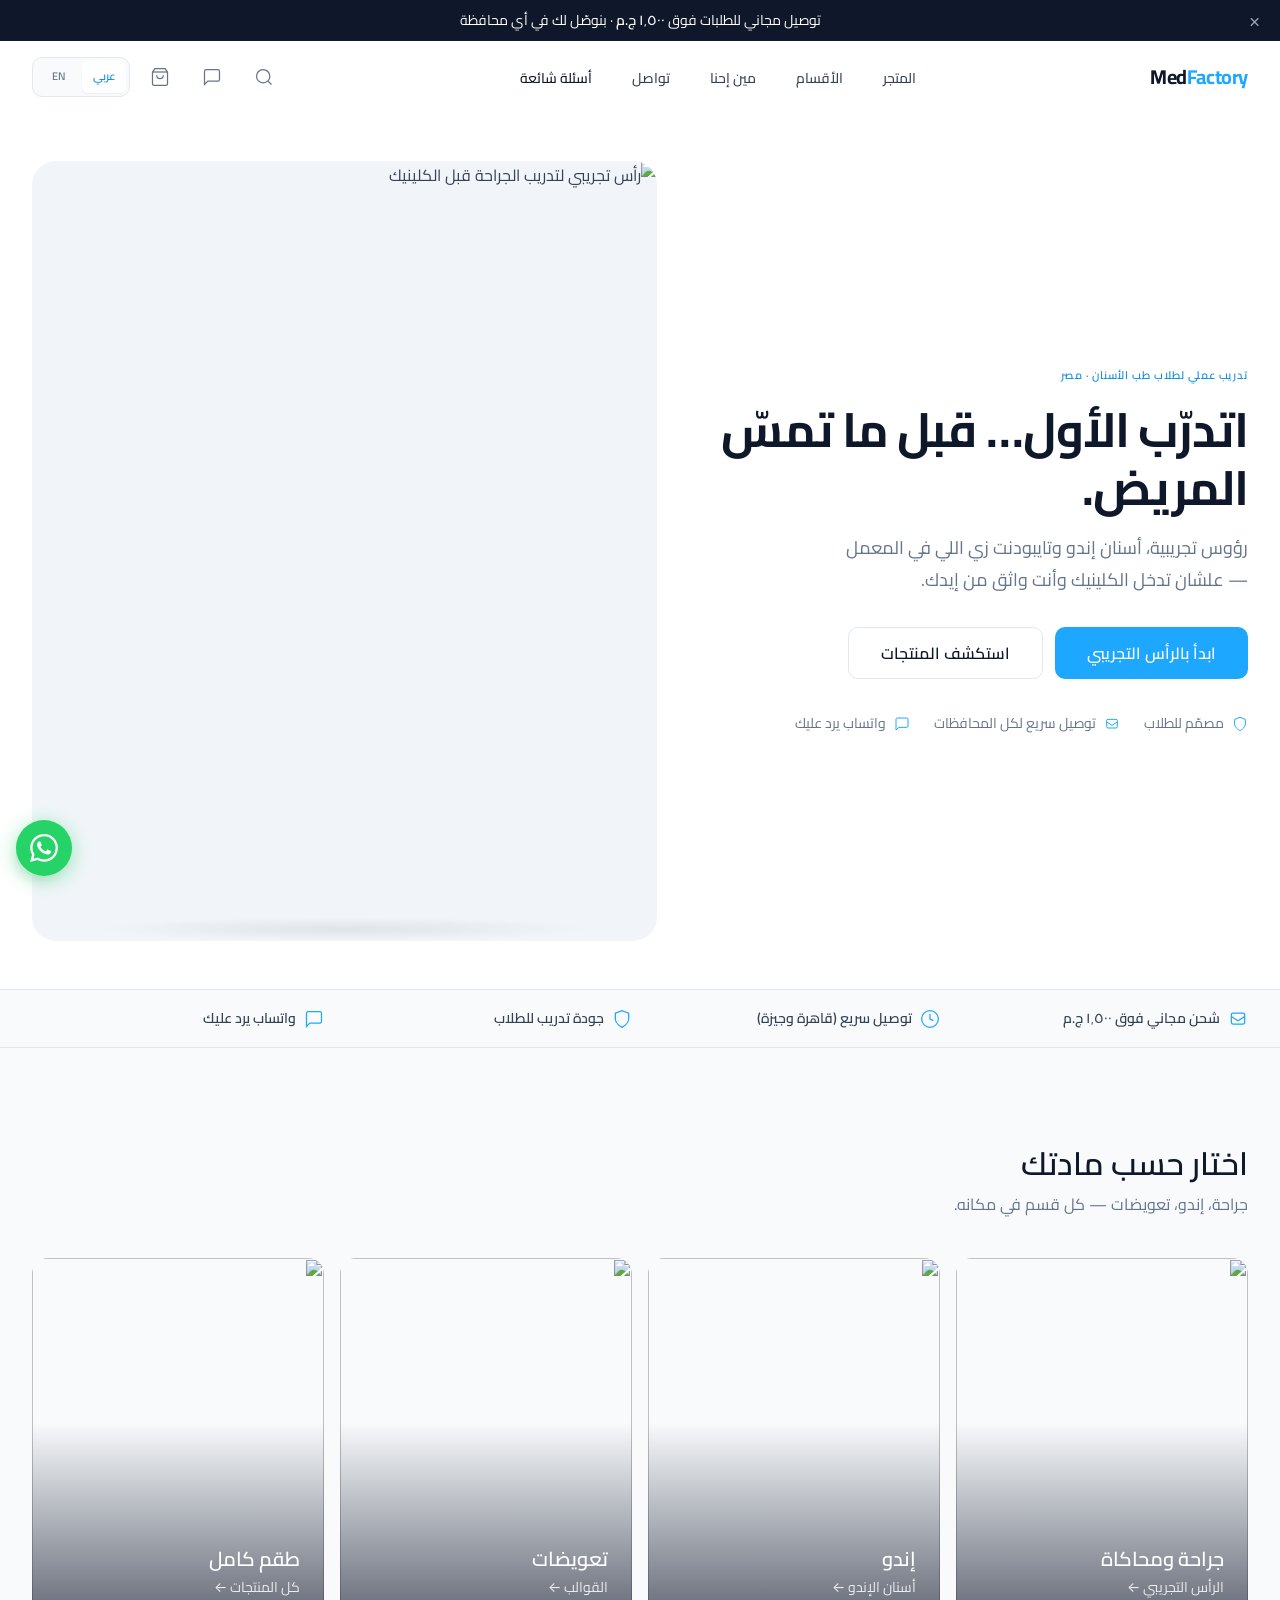
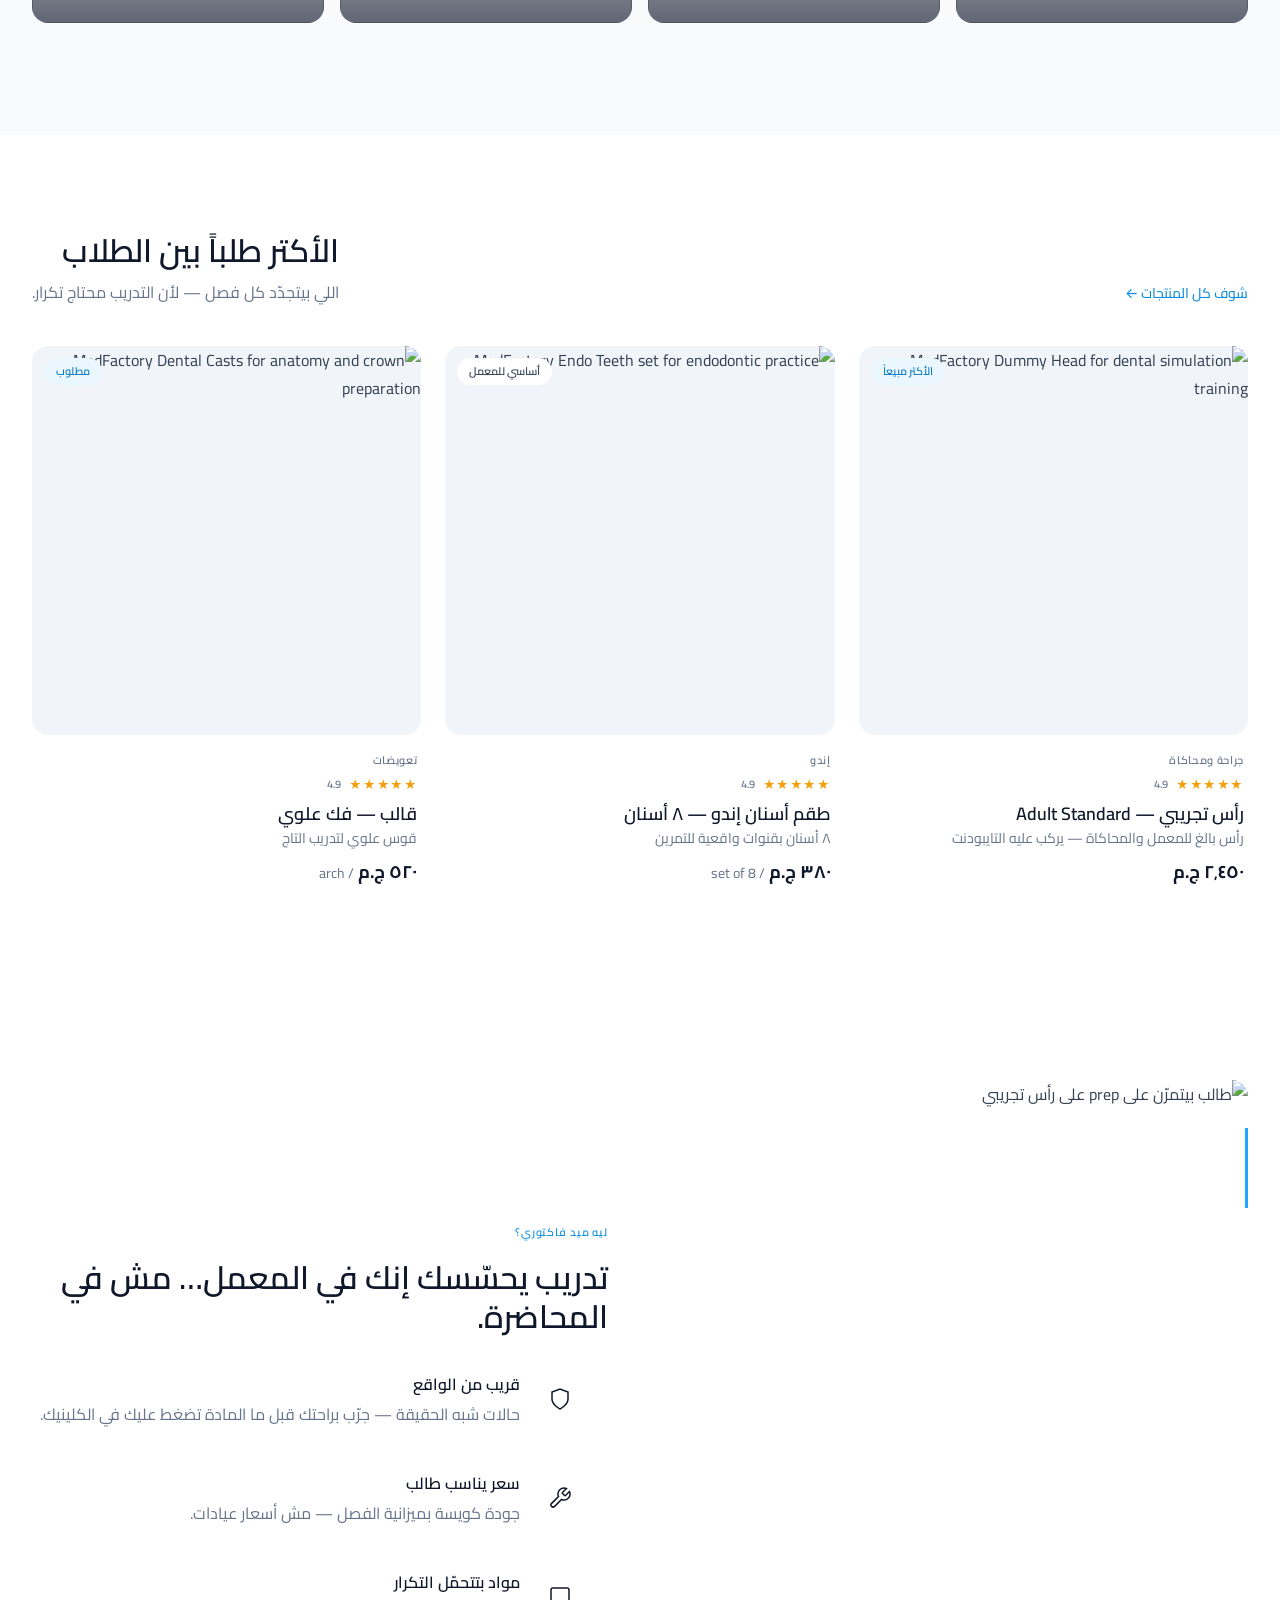
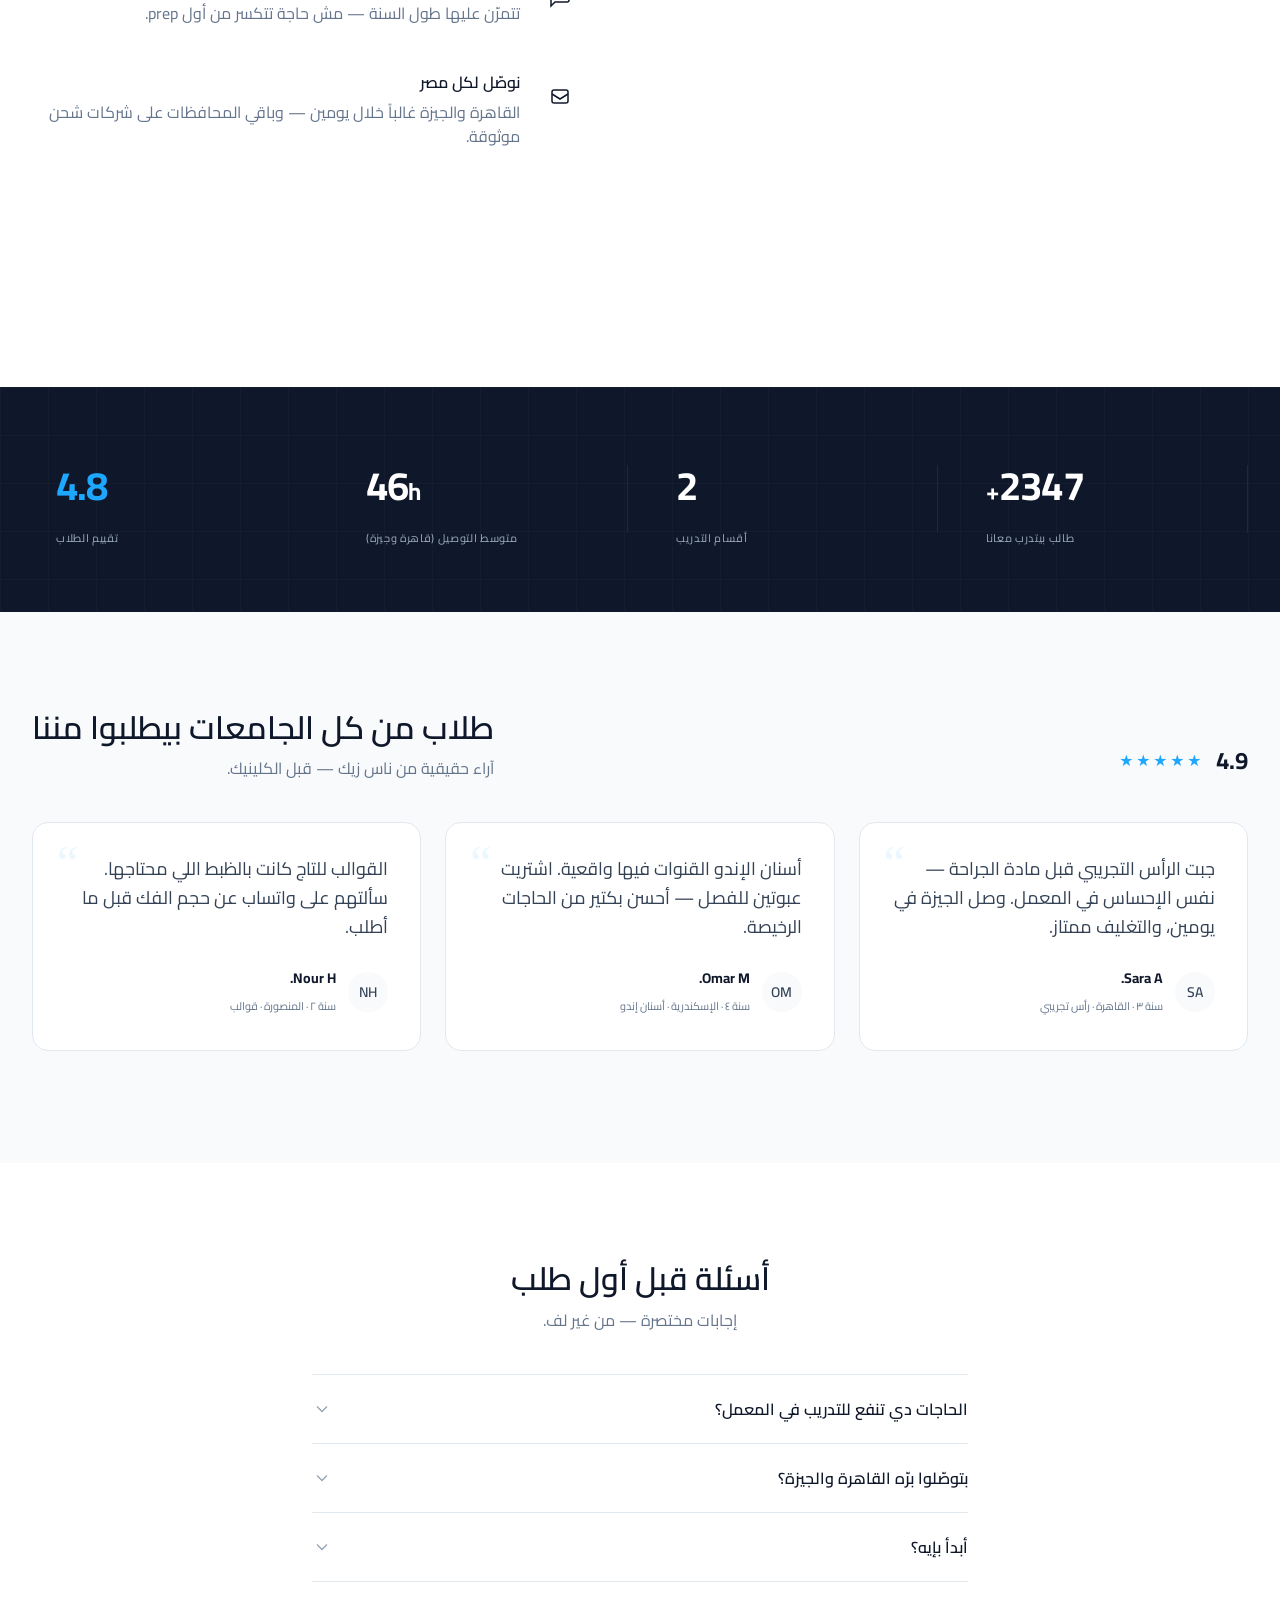
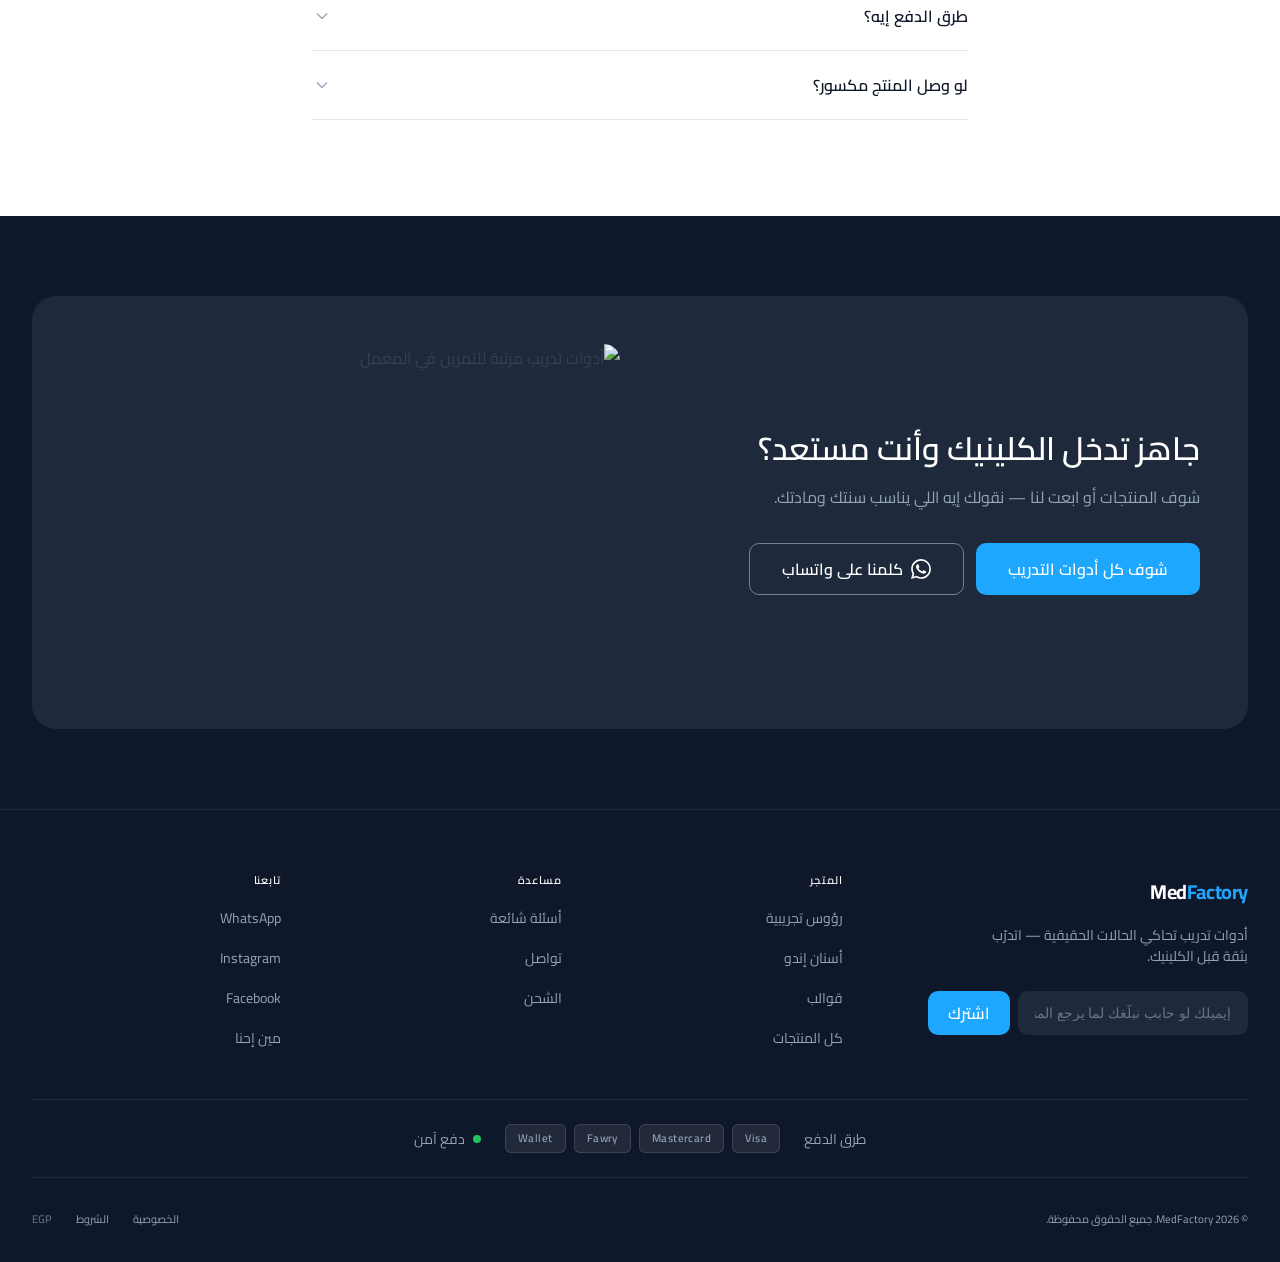
==== commit d67c1fa3: "Add files via upload" ====
--- a/index.html
+++ b/index.html
@@ -17,6 +17,7 @@
   <link rel="preconnect" href="https://fonts.gstatic.com" crossorigin>
   <link href="https://fonts.googleapis.com/css2?family=Inter:wght@400;500;600;700&family=Cairo:wght@400;600;700&display=swap" rel="stylesheet">
   <link rel="stylesheet" href="style.css">
+  <script src="base-path.js"></script>
   <script type="application/ld+json">
   {
     "@context": "https://schema.org",
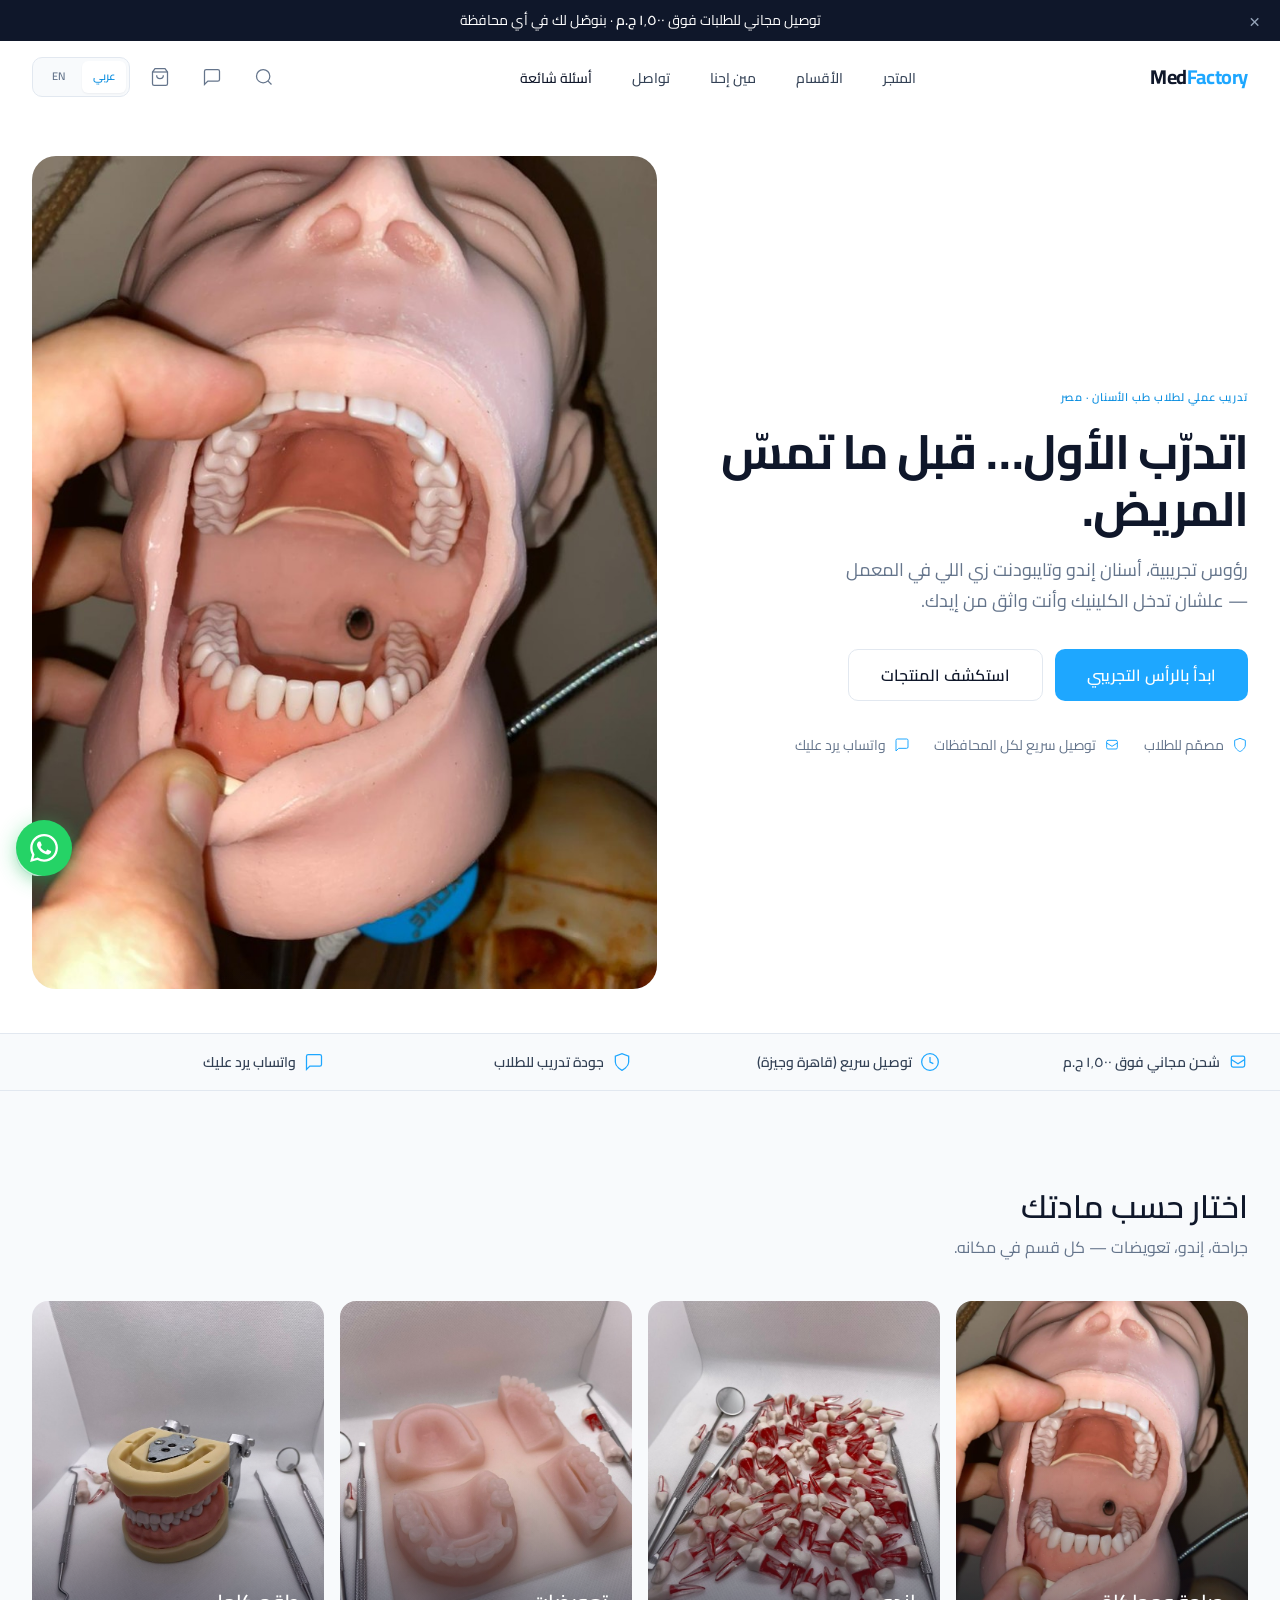
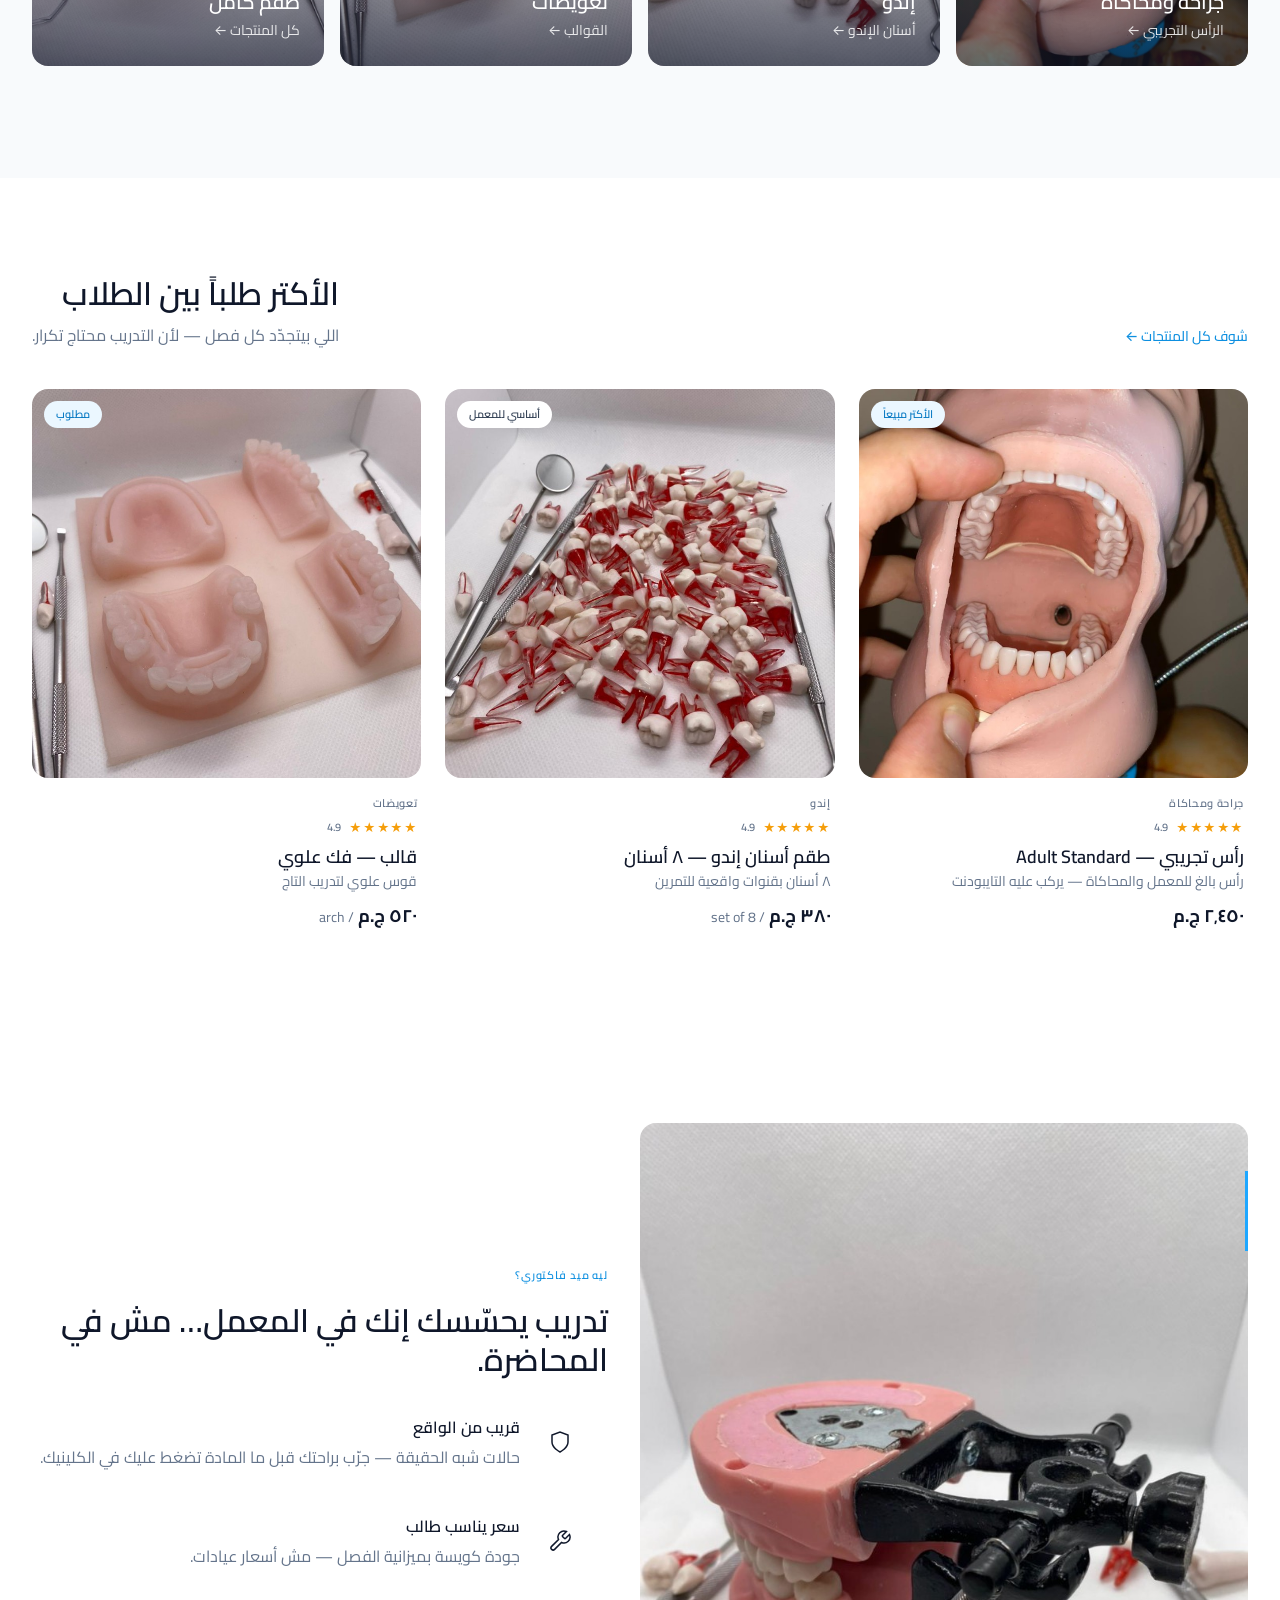
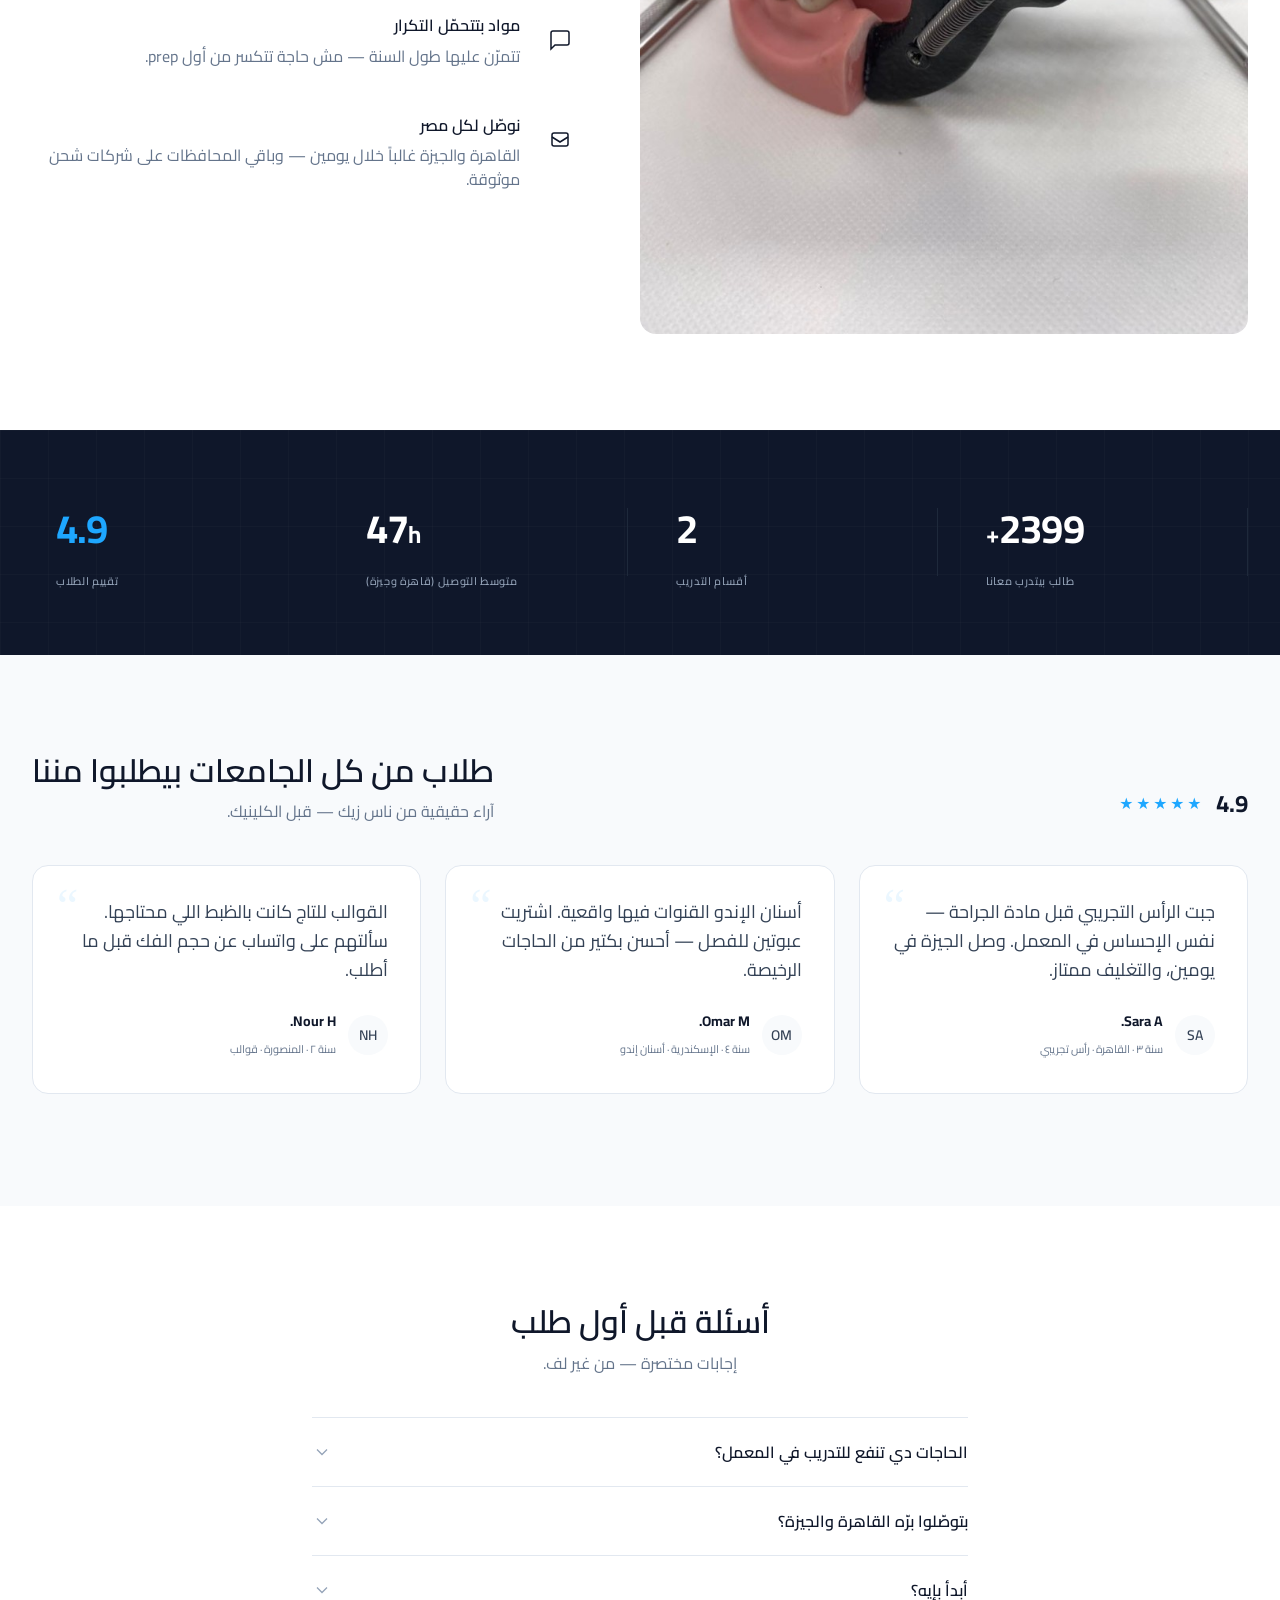
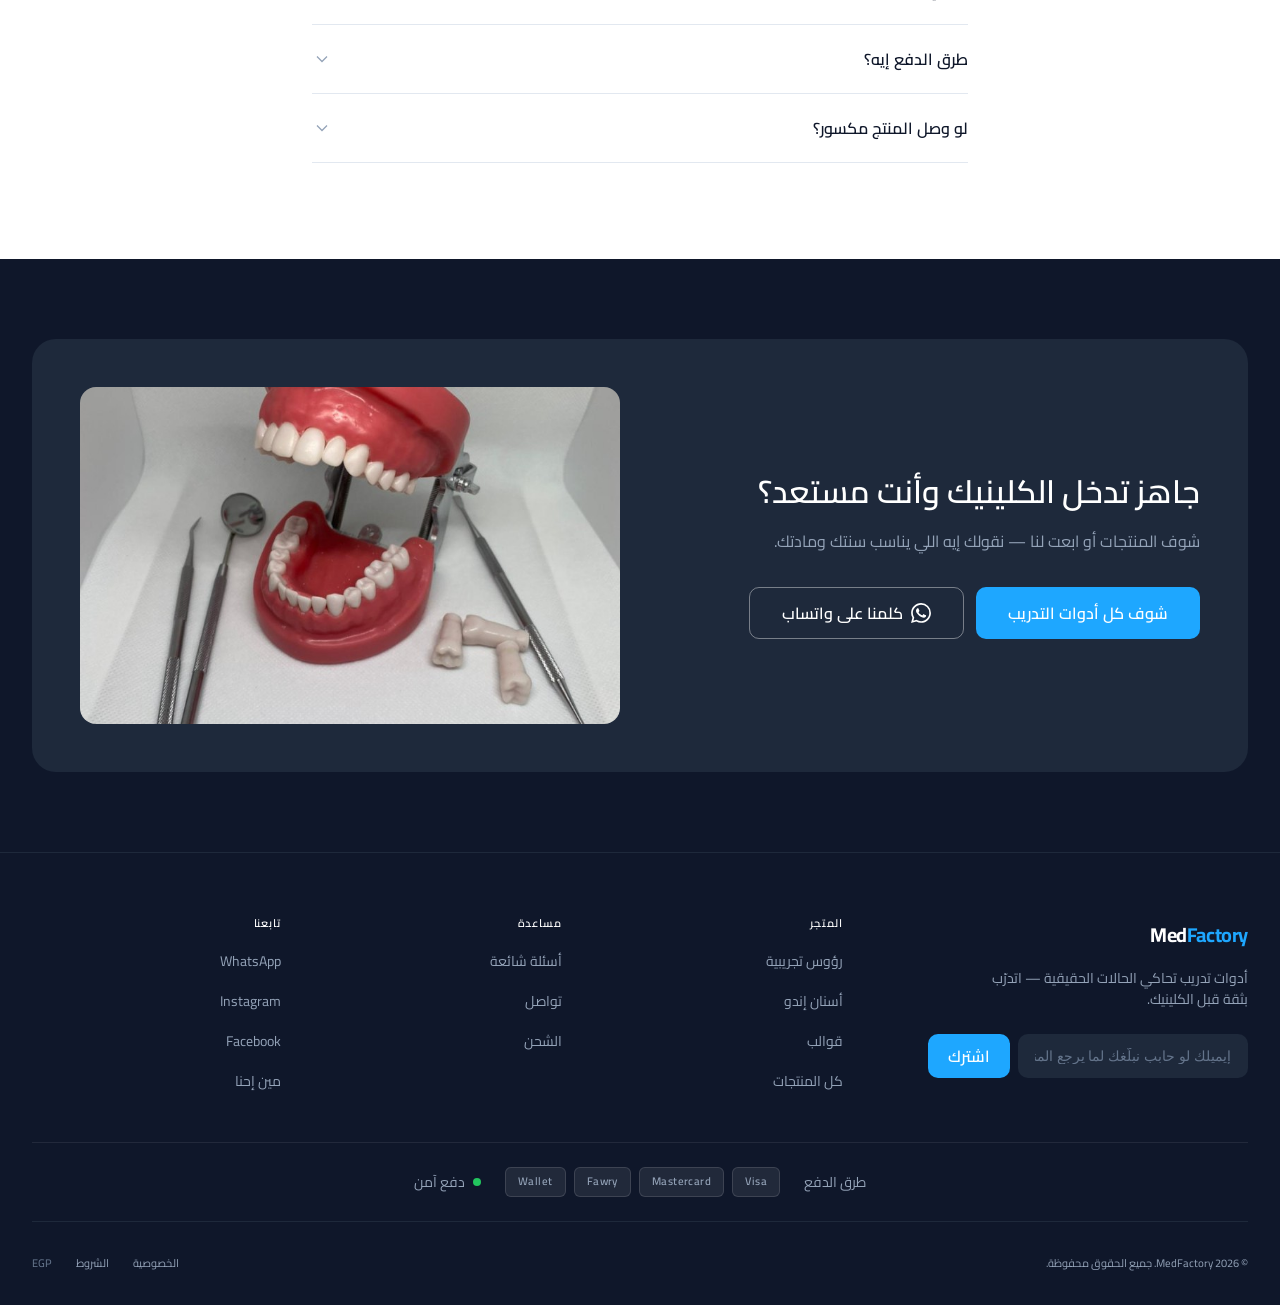
==== commit 6c8f4fc5: "Add files via upload" ====
--- a/index.html
+++ b/index.html
@@ -16,8 +16,8 @@
   <link rel="preconnect" href="https://fonts.googleapis.com">
   <link rel="preconnect" href="https://fonts.gstatic.com" crossorigin>
   <link href="https://fonts.googleapis.com/css2?family=Inter:wght@400;500;600;700&family=Cairo:wght@400;600;700&display=swap" rel="stylesheet">
+  <script src="base-path.js"></script>
   <link rel="stylesheet" href="style.css">
-  <script src="base-path.js"></script>
   <script type="application/ld+json">
   {
     "@context": "https://schema.org",
